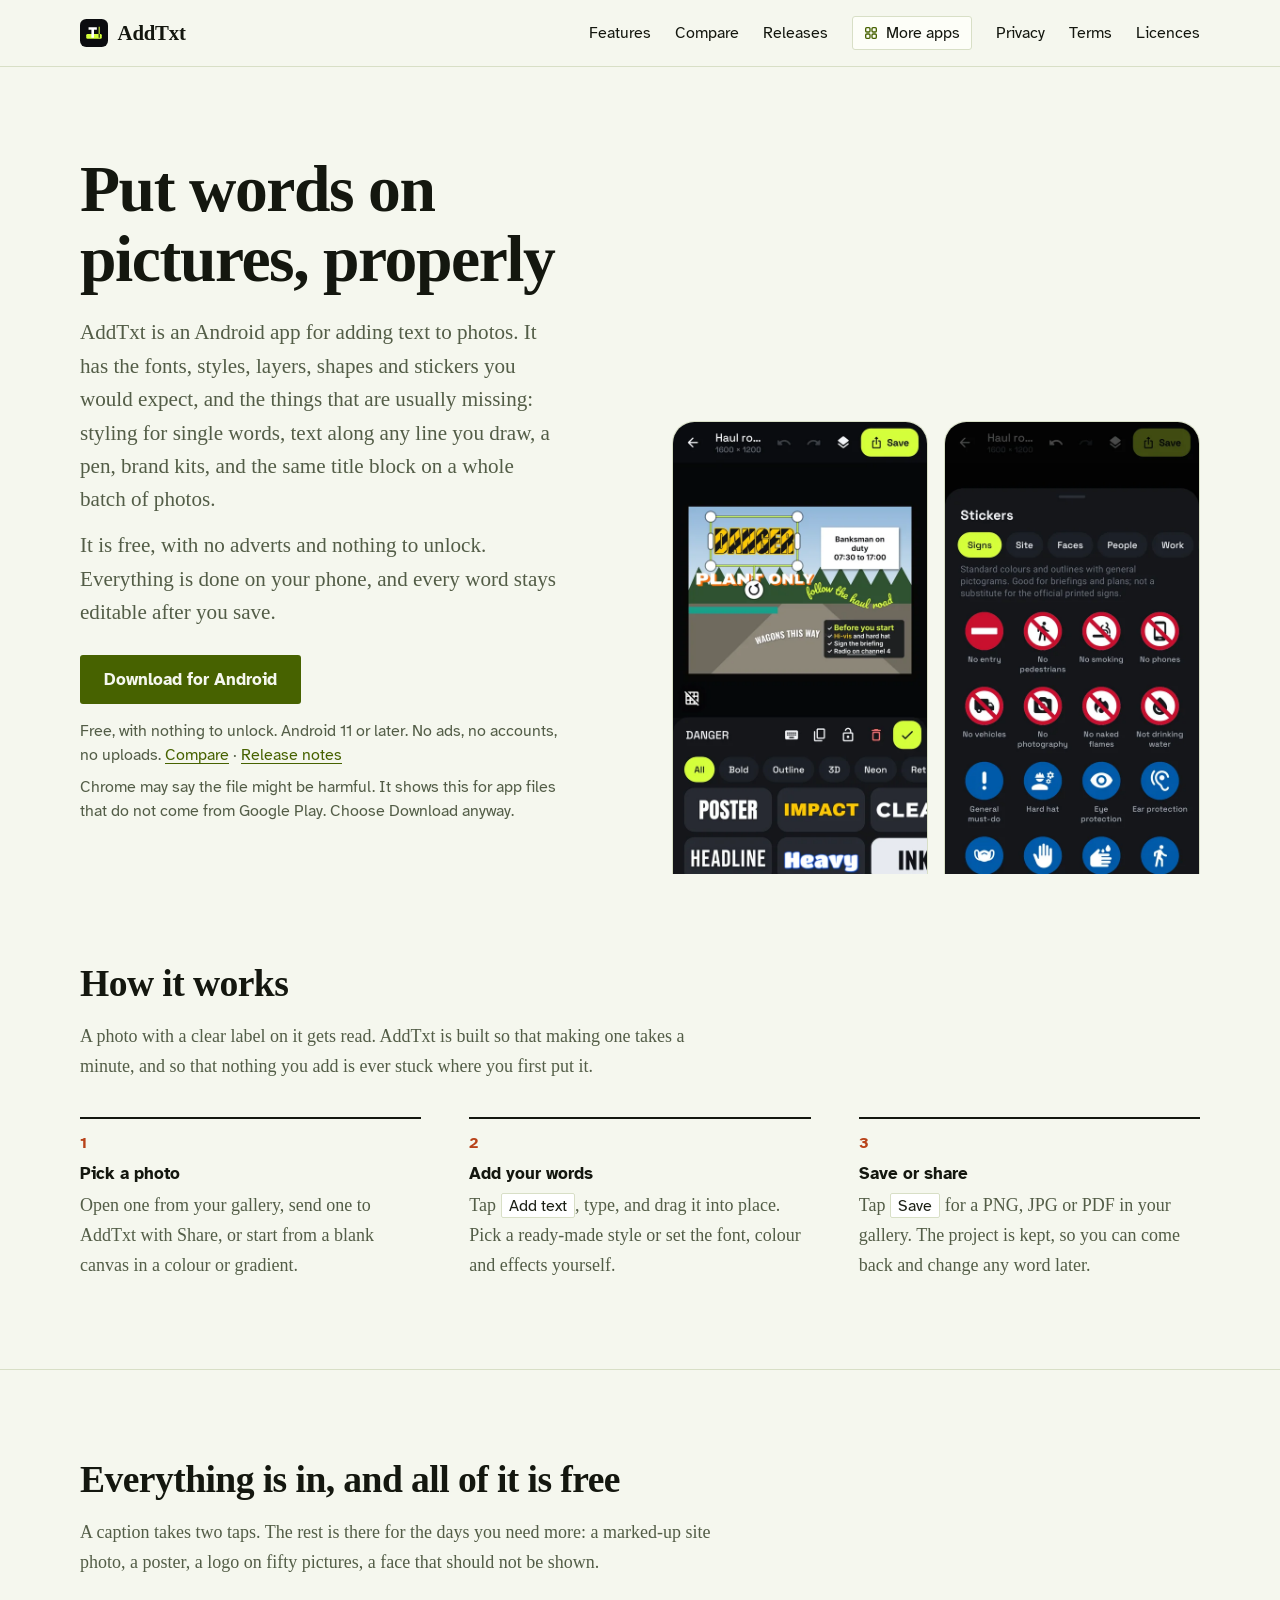
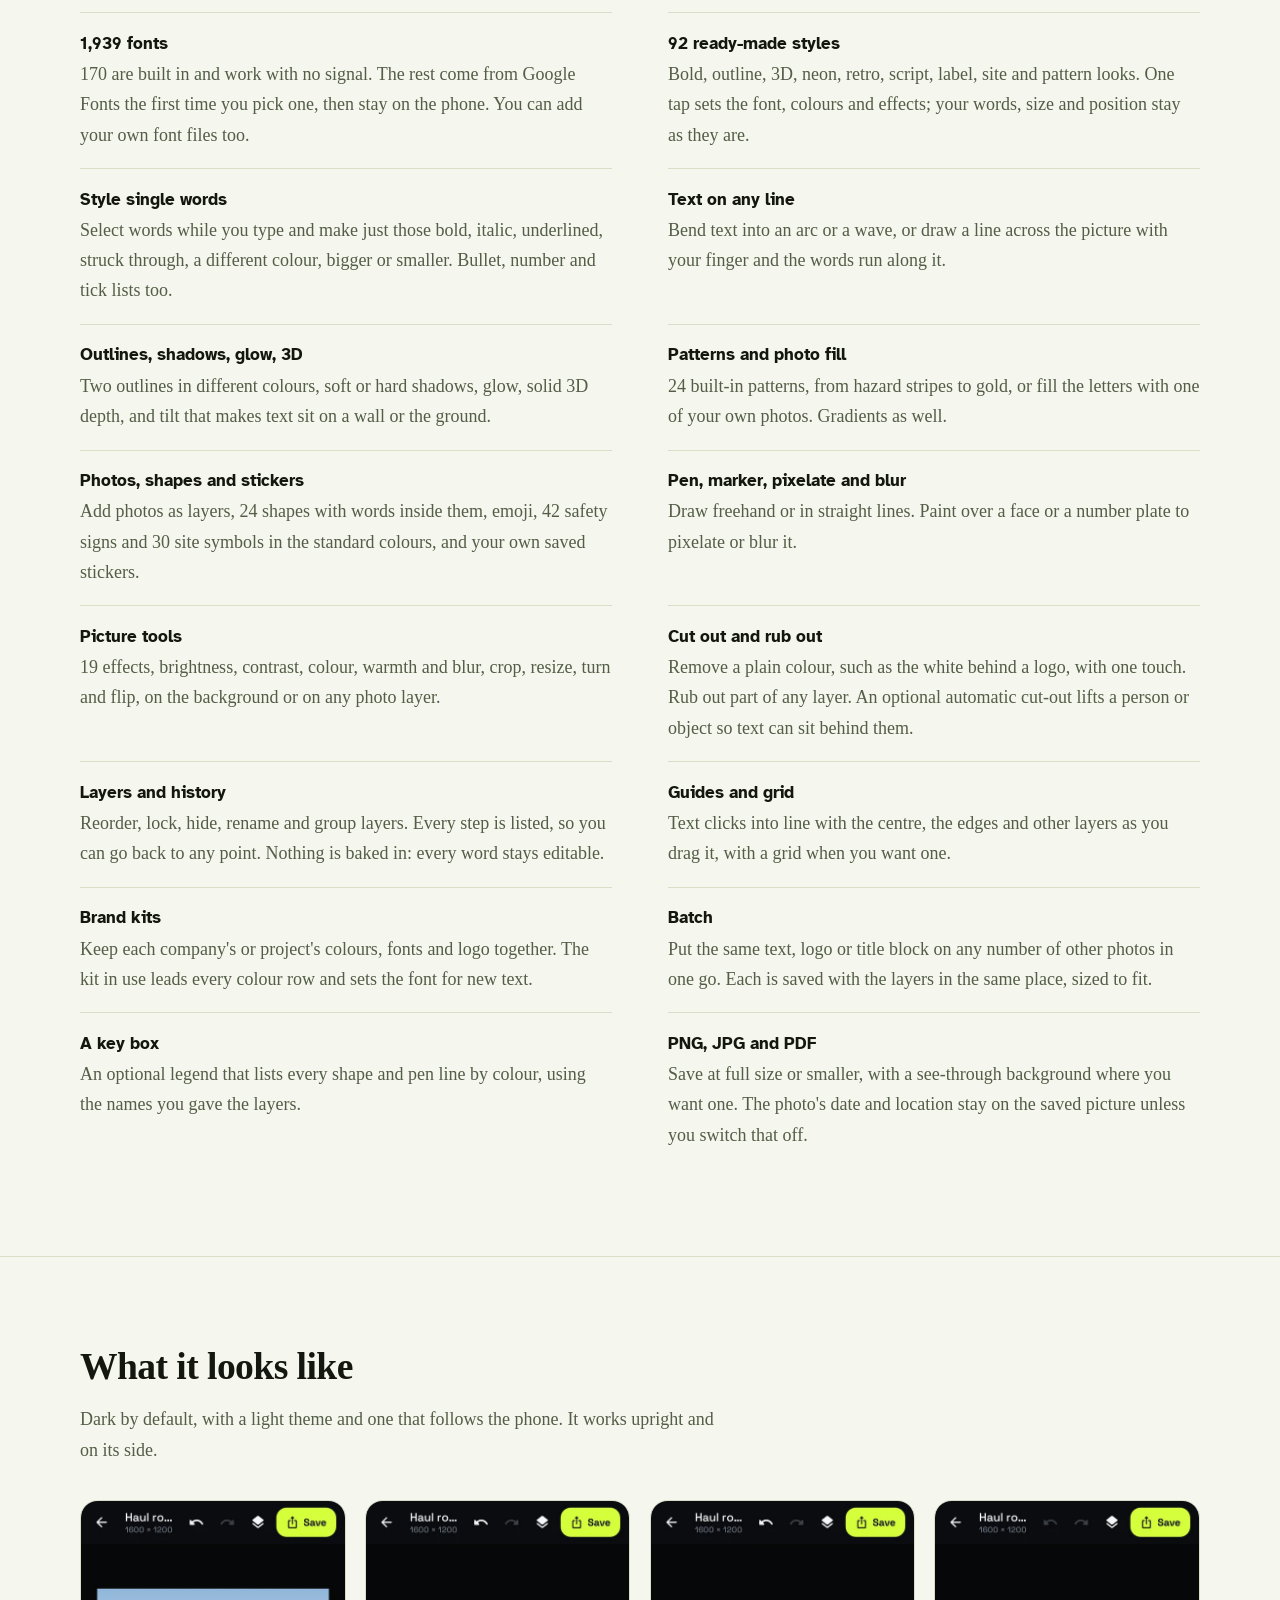
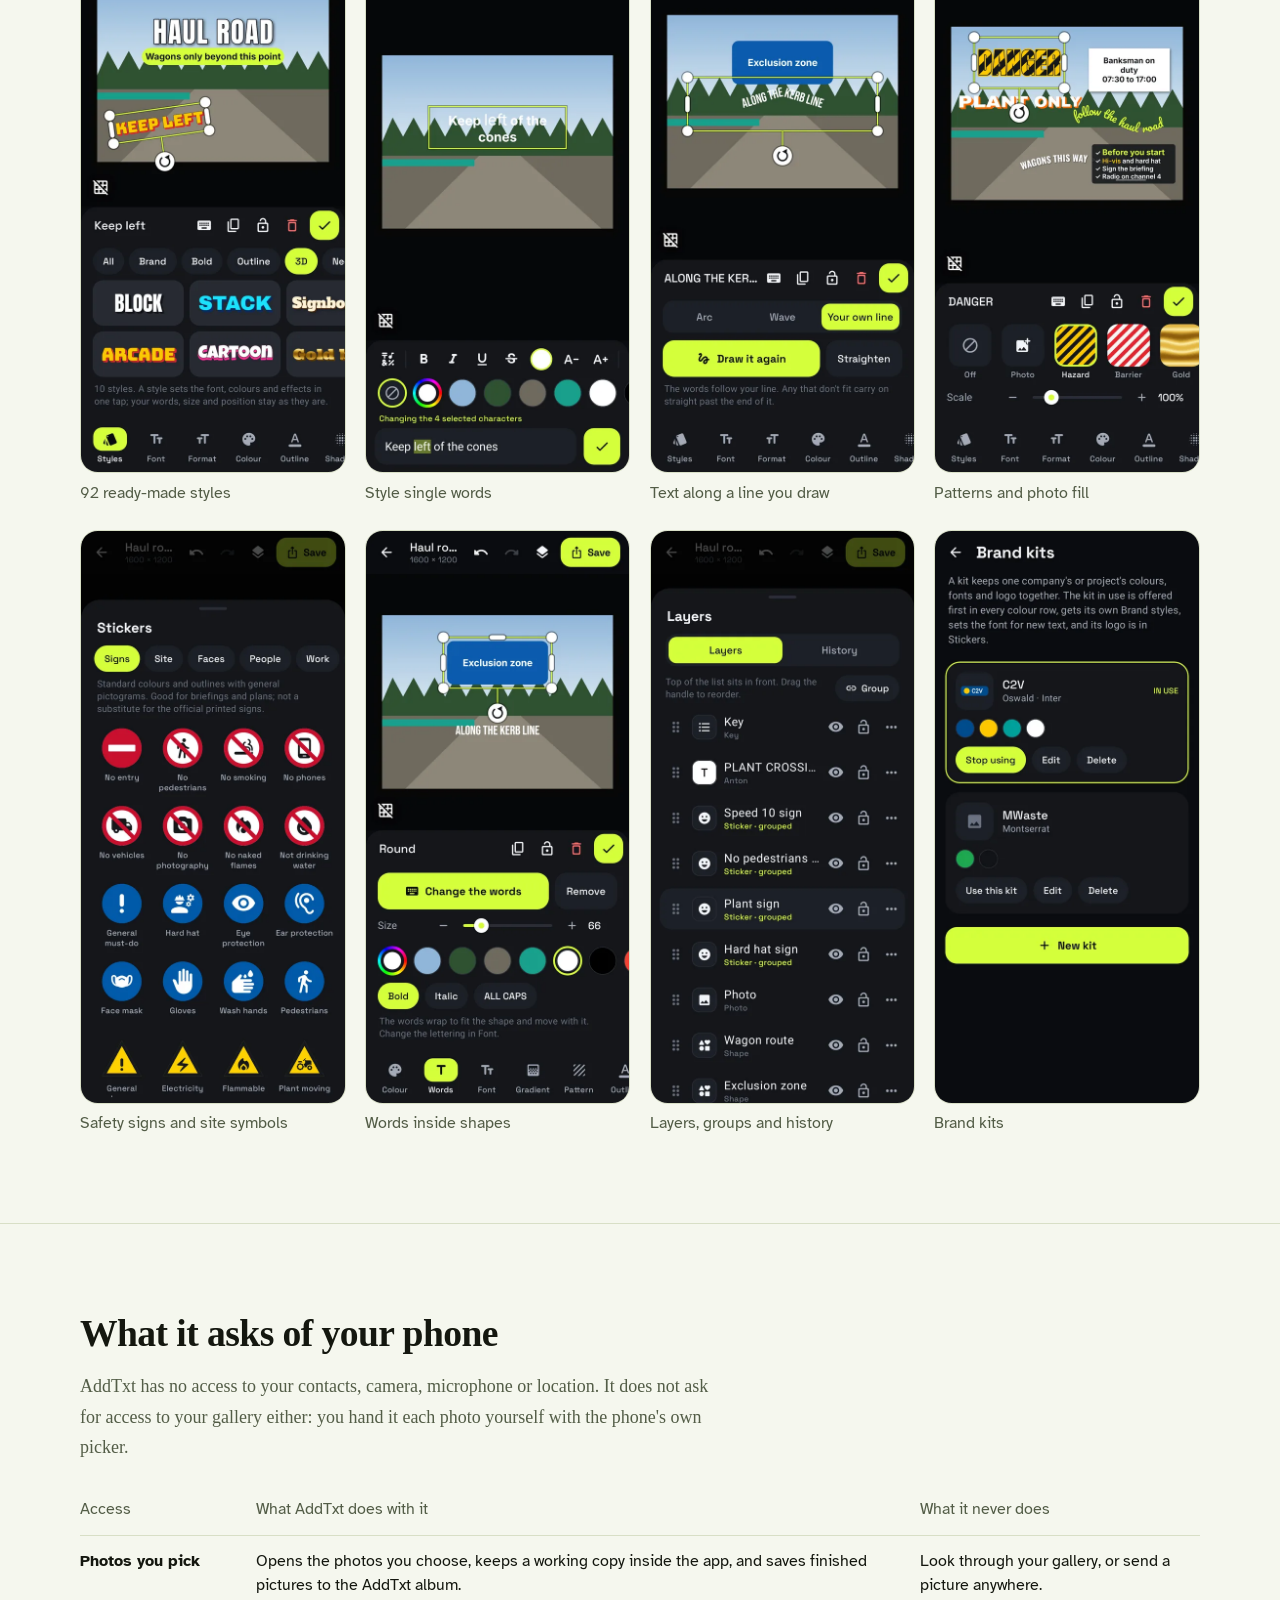
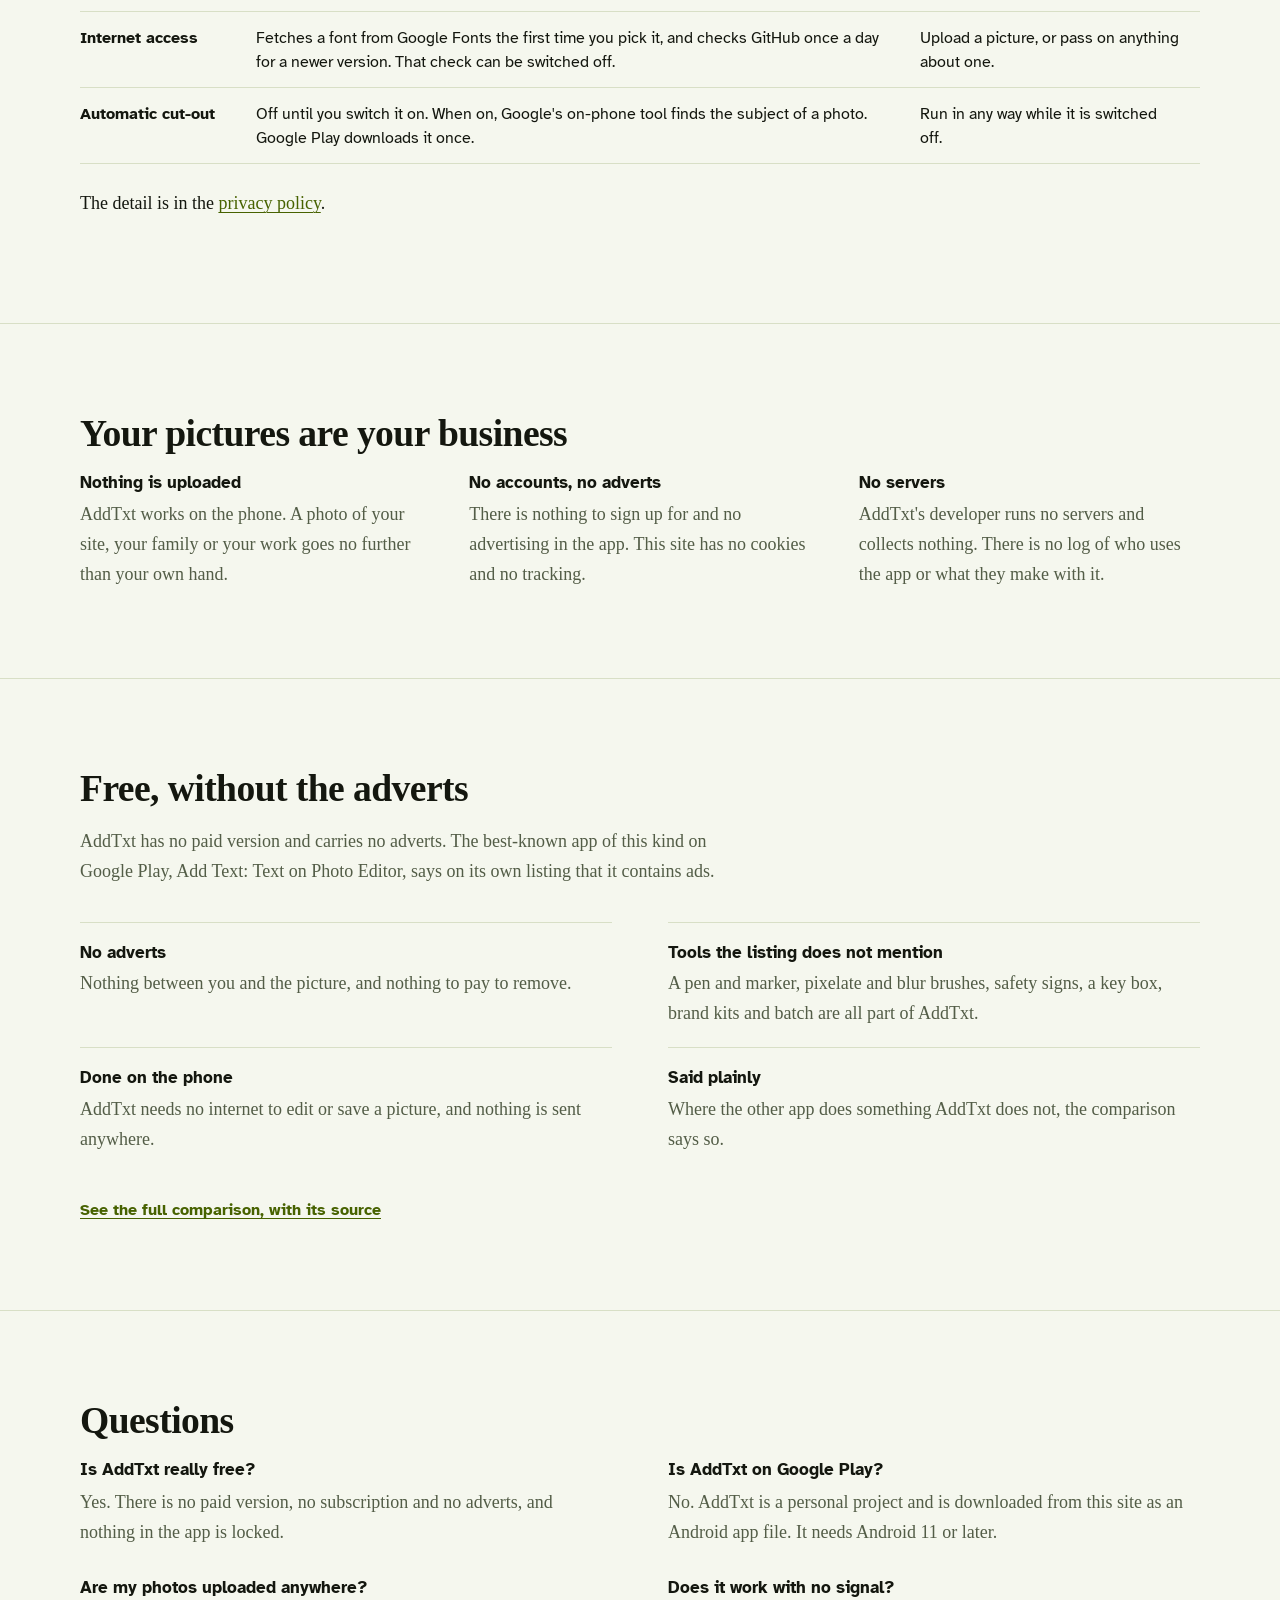
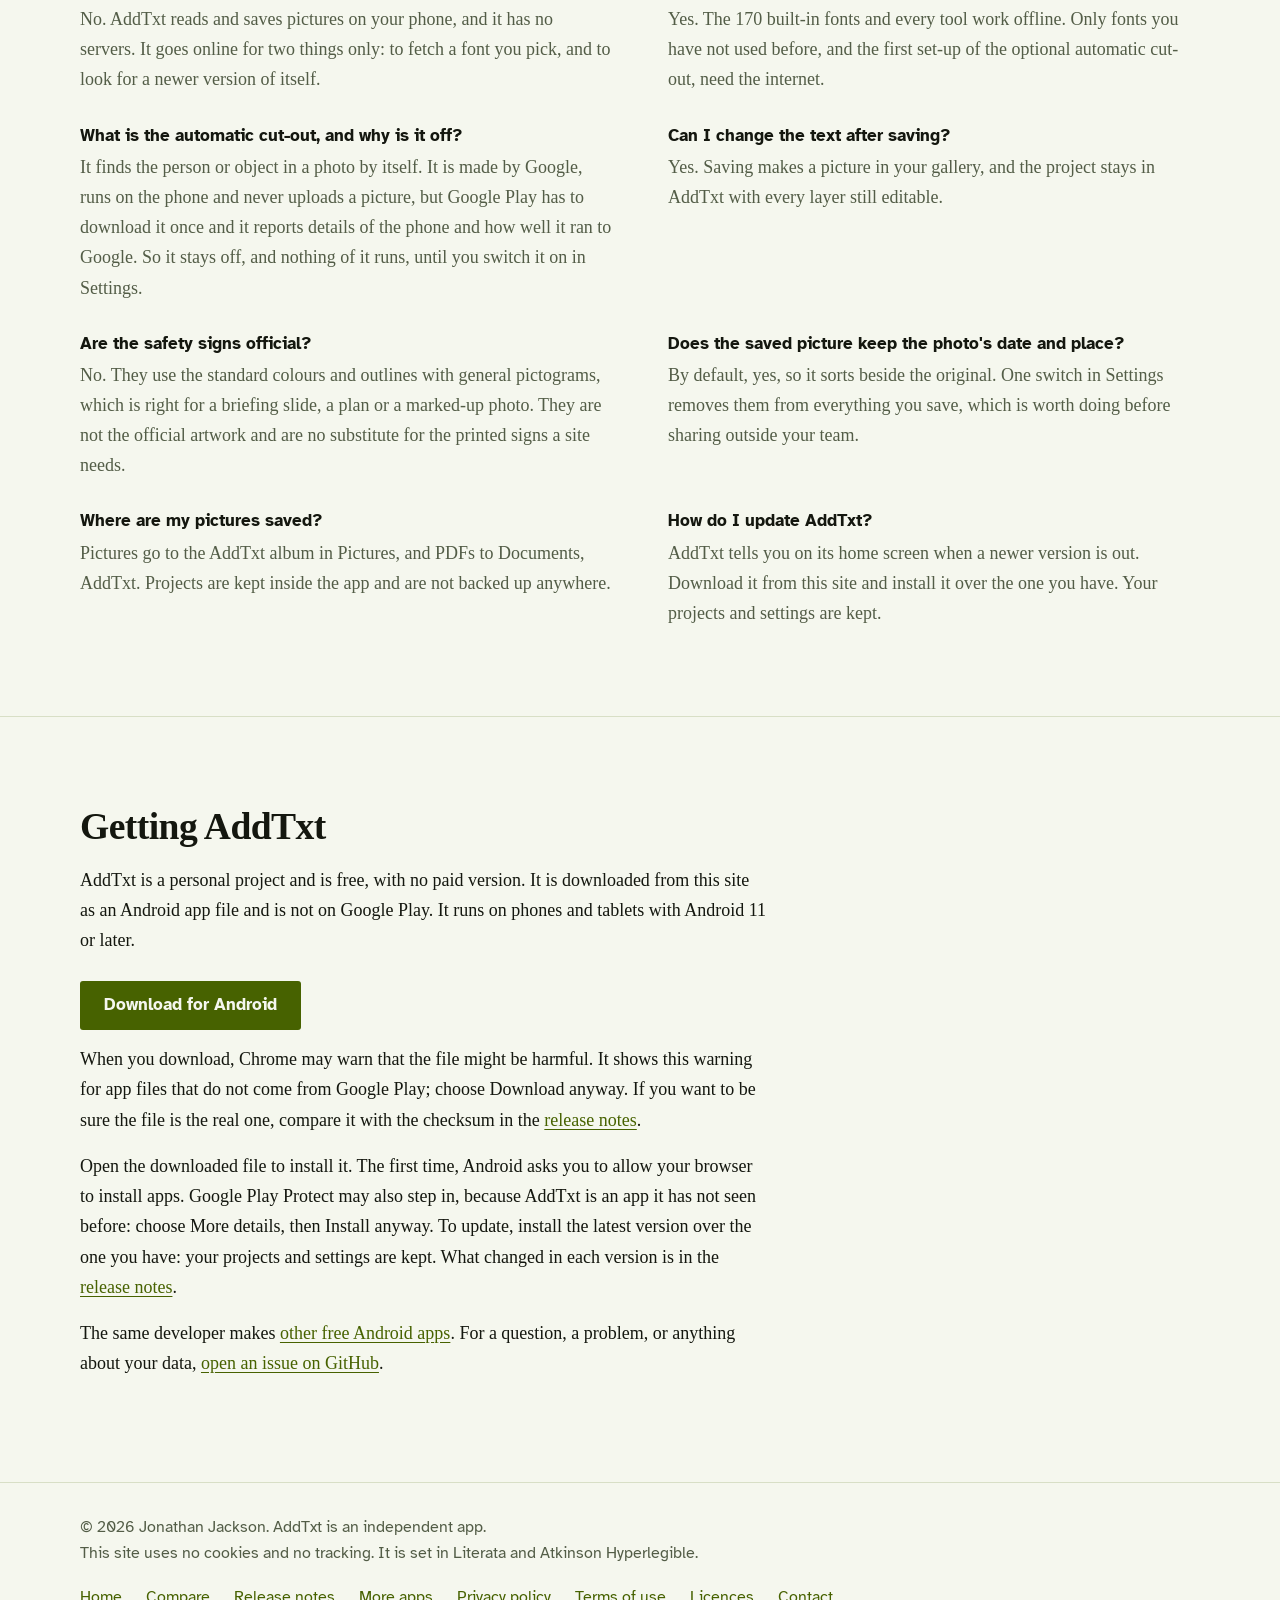
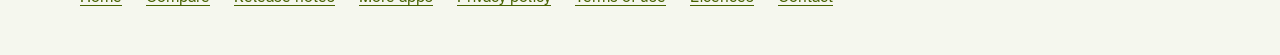
==== index.html @ 788a41e6 "AddTxt website" ====
<!DOCTYPE html>
<html lang="en-GB">
<head>
<meta charset="utf-8">
<meta name="viewport" content="width=device-width, initial-scale=1">
<title>AddTxt: a free app for putting text on photos, for Android</title>
<meta name="description" content="AddTxt adds text to photos on Android: 1,939 fonts, 92 styles, layers, shapes, stickers, drawing and brand kits. Free, no adverts, nothing uploaded.">
<meta name="author" content="Jonathan Jackson">
<link rel="canonical" href="https://customgpter.github.io/addtxt/">
<meta name="theme-color" content="#f5f7ee" media="(prefers-color-scheme: light)">
<meta name="theme-color" content="#0b0c0f" media="(prefers-color-scheme: dark)">
<meta property="og:type" content="website">
<meta property="og:site_name" content="AddTxt">
<meta property="og:title" content="AddTxt: a free app for putting text on photos, for Android">
<meta property="og:description" content="AddTxt adds text to photos on Android: 1,939 fonts, 92 styles, layers, shapes, stickers, drawing and brand kits. Free, no adverts, nothing uploaded.">
<meta property="og:url" content="https://customgpter.github.io/addtxt/">
<meta property="og:image" content="https://customgpter.github.io/addtxt/assets/og.png">
<meta property="og:image:width" content="1200">
<meta property="og:image:height" content="630">
<meta property="og:image:alt" content="Three AddTxt screens: a photo with styled text, the style gallery and word-by-word colouring, beside the AddTxt name">
<meta property="og:locale" content="en_GB">
<meta name="twitter:card" content="summary_large_image">
<link rel="icon" href="assets/favicon.svg" type="image/svg+xml">
<link rel="apple-touch-icon" href="assets/apple-touch-icon.png">
<link rel="preload" href="assets/fonts/literata-latin-700-normal.woff2" as="font" type="font/woff2" crossorigin>
<link rel="preload" href="assets/fonts/literata-latin-400-normal.woff2" as="font" type="font/woff2" crossorigin>
<link rel="stylesheet" href="assets/site.css?v=1">
<script type="application/ld+json">{"@context":"https://schema.org","@type":"SoftwareApplication","name":"AddTxt","url":"https://customgpter.github.io/addtxt/","description":"AddTxt is an Android app for putting text on photos: 1,939 fonts, ready-made styles, layers, shapes, stickers, drawing and picture tools. Everything is done on the phone.","applicationCategory":"MultimediaApplication","applicationSubCategory":"Photo text editor","operatingSystem":"Android 11 or later","softwareVersion":"1.0","downloadUrl":"https://github.com/CustomGPTer/addtxt/releases/latest/download/AddTxt.apk","releaseNotes":"https://customgpter.github.io/addtxt/releases.html","offers":{"@type":"Offer","price":"0","priceCurrency":"GBP"},"inLanguage":"en-GB","image":"https://customgpter.github.io/addtxt/assets/og.png","featureList":["1,939 fonts","92 ready-made styles","Style single words","Text on any line","Outlines, shadows, glow, 3D","Patterns and photo fill","Photos, shapes and stickers","Pen, marker, pixelate and blur","Picture tools","Cut out and rub out","Layers and history","Guides and grid","Brand kits","Batch","A key box","PNG, JPG and PDF"],"author":{"@type":"Person","name":"Jonathan Jackson"}}</script>
<script type="application/ld+json">{"@context":"https://schema.org","@type":"WebSite","name":"AddTxt","url":"https://customgpter.github.io/addtxt/","inLanguage":"en-GB"}</script>
<script type="application/ld+json">{"@context":"https://schema.org","@type":"FAQPage","mainEntity":[{"@type":"Question","name":"Is AddTxt really free?","acceptedAnswer":{"@type":"Answer","text":"Yes. There is no paid version, no subscription and no adverts, and nothing in the app is locked."}},{"@type":"Question","name":"Is AddTxt on Google Play?","acceptedAnswer":{"@type":"Answer","text":"No. AddTxt is a personal project and is downloaded from this site as an Android app file. It needs Android 11 or later."}},{"@type":"Question","name":"Are my photos uploaded anywhere?","acceptedAnswer":{"@type":"Answer","text":"No. AddTxt reads and saves pictures on your phone, and it has no servers. It goes online for two things only: to fetch a font you pick, and to look for a newer version of itself."}},{"@type":"Question","name":"Does it work with no signal?","acceptedAnswer":{"@type":"Answer","text":"Yes. The 170 built-in fonts and every tool work offline. Only fonts you have not used before, and the first set-up of the optional automatic cut-out, need the internet."}},{"@type":"Question","name":"What is the automatic cut-out, and why is it off?","acceptedAnswer":{"@type":"Answer","text":"It finds the person or object in a photo by itself. It is made by Google, runs on the phone and never uploads a picture, but Google Play has to download it once and it reports details of the phone and how well it ran to Google. So it stays off, and nothing of it runs, until you switch it on in Settings."}},{"@type":"Question","name":"Can I change the text after saving?","acceptedAnswer":{"@type":"Answer","text":"Yes. Saving makes a picture in your gallery, and the project stays in AddTxt with every layer still editable."}},{"@type":"Question","name":"Are the safety signs official?","acceptedAnswer":{"@type":"Answer","text":"No. They use the standard colours and outlines with general pictograms, which is right for a briefing slide, a plan or a marked-up photo. They are not the official artwork and are no substitute for the printed signs a site needs."}},{"@type":"Question","name":"Does the saved picture keep the photo's date and place?","acceptedAnswer":{"@type":"Answer","text":"By default, yes, so it sorts beside the original. One switch in Settings removes them from everything you save, which is worth doing before sharing outside your team."}},{"@type":"Question","name":"Where are my pictures saved?","acceptedAnswer":{"@type":"Answer","text":"Pictures go to the AddTxt album in Pictures, and PDFs to Documents, AddTxt. Projects are kept inside the app and are not backed up anywhere."}},{"@type":"Question","name":"How do I update AddTxt?","acceptedAnswer":{"@type":"Answer","text":"AddTxt tells you on its home screen when a newer version is out. Download it from this site and install it over the one you have. Your projects and settings are kept."}}]}</script>
</head>
<body>
<a class="skip" href="#main">Skip to content</a>
<header class="masthead">
<div class="wrap">
<a class="brand" href="./" aria-label="AddTxt home"><svg viewBox="0 0 108 108" aria-hidden="true"><rect width="108" height="108" rx="24" fill="#0b0c0f"/><path fill="#d4ff3a" d="M29 58h50a5 5 0 0 1 5 5v8a5 5 0 0 1-5 5H29a5 5 0 0 1-5-5v-8a5 5 0 0 1 5-5z"/><path fill="#fff" d="M33 32h32v9H54v31H44V41H33z"/><path fill="#d4ff3a" d="M72 30h4v28h-4z"/><path fill="#0b0c0f" d="M72 58h4v14h-4z"/></svg><span>AddTxt</span></a>
<nav aria-label="Main"><ul><li><a href="./#features">Features</a></li><li><a href="compare.html">Compare</a></li><li><a href="releases.html">Releases</a></li><li><a class="more-apps" href="more-apps.html"><svg viewBox="0 0 24 24" aria-hidden="true"><rect x="4" y="4" width="6.5" height="6.5" rx="1.6"/><rect x="13.5" y="4" width="6.5" height="6.5" rx="1.6"/><rect x="4" y="13.5" width="6.5" height="6.5" rx="1.6"/><rect x="13.5" y="13.5" width="6.5" height="6.5" rx="1.6"/></svg>More apps</a></li><li><a href="privacy.html">Privacy</a></li><li><a href="terms.html">Terms</a></li><li><a href="licences.html">Licences</a></li></ul></nav>
</div>
</header>
<main id="main">
<div class="hero">
<div class="wrap hero-grid">
<div class="hero-copy">
<h1>Put words on pictures, properly</h1>
<p class="lede">AddTxt is an Android app for adding text to photos. It has the fonts, styles, layers, shapes and stickers you would expect, and the things that are usually missing: styling for single words, text along any line you draw, a pen, brand kits, and the same title block on a whole batch of photos.</p>
<p class="lede">It is free, with no adverts and nothing to unlock. Everything is done on your phone, and every word stays editable after you save.</p>
<p class="get"><a class="button" href="https://github.com/CustomGPTer/addtxt/releases/latest/download/AddTxt.apk">Download for Android</a></p>
<p class="facts">Free, with nothing to unlock. Android 11 or later. No ads, no accounts, no uploads. <a href="compare.html">Compare</a> &middot; <a href="releases.html">Release notes</a></p>
<p class="facts">Chrome may say the file might be harmful. It shows this for app files that do not come from Google Play. Choose Download anyway.</p>
</div>
<div class="phones" role="img" aria-label="Two AddTxt screens. On the left, a site photo with styled text (DANGER in hazard stripes, PLANT ONLY in 3D, a callout box and a tick list) above the gallery of ready-made styles. On the right, the sticker sheet showing safety signs.">
<img src="assets/hero-a.webp" alt="" width="540" height="960"><img src="assets/hero-b.webp" alt="" width="540" height="960">
</div>
</div>
</div>

<section id="how" aria-labelledby="how-h">
<div class="wrap">
<h2 id="how-h">How it works</h2>
<p class="intro">A photo with a clear label on it gets read. AddTxt is built so that making one takes a minute, and so that nothing you add is ever stuck where you first put it.</p>
<ol class="steps">
<li><h3>Pick a photo</h3><p>Open one from your gallery, send one to AddTxt with Share, or start from a blank canvas in a colour or gradient.</p></li>
<li><h3>Add your words</h3><p>Tap <span class="path">Add text</span>, type, and drag it into place. Pick a ready-made style or set the font, colour and effects yourself.</p></li>
<li><h3>Save or share</h3><p>Tap <span class="path">Save</span> for a PNG, JPG or PDF in your gallery. The project is kept, so you can come back and change any word later.</p></li>
</ol>
</div>
</section>

<section id="features" aria-labelledby="features-h">
<div class="wrap">
<h2 id="features-h">Everything is in, and all of it is free</h2>
<p class="intro">A caption takes two taps. The rest is there for the days you need more: a marked-up site photo, a poster, a logo on fifty pictures, a face that should not be shown.</p>
<dl class="features">
<div><dt>1,939 fonts</dt><dd>170 are built in and work with no signal. The rest come from Google Fonts the first time you pick one, then stay on the phone. You can add your own font files too.</dd></div>
<div><dt>92 ready-made styles</dt><dd>Bold, outline, 3D, neon, retro, script, label, site and pattern looks. One tap sets the font, colours and effects; your words, size and position stay as they are.</dd></div>
<div><dt>Style single words</dt><dd>Select words while you type and make just those bold, italic, underlined, struck through, a different colour, bigger or smaller. Bullet, number and tick lists too.</dd></div>
<div><dt>Text on any line</dt><dd>Bend text into an arc or a wave, or draw a line across the picture with your finger and the words run along it.</dd></div>
<div><dt>Outlines, shadows, glow, 3D</dt><dd>Two outlines in different colours, soft or hard shadows, glow, solid 3D depth, and tilt that makes text sit on a wall or the ground.</dd></div>
<div><dt>Patterns and photo fill</dt><dd>24 built-in patterns, from hazard stripes to gold, or fill the letters with one of your own photos. Gradients as well.</dd></div>
<div><dt>Photos, shapes and stickers</dt><dd>Add photos as layers, 24 shapes with words inside them, emoji, 42 safety signs and 30 site symbols in the standard colours, and your own saved stickers.</dd></div>
<div><dt>Pen, marker, pixelate and blur</dt><dd>Draw freehand or in straight lines. Paint over a face or a number plate to pixelate or blur it.</dd></div>
<div><dt>Picture tools</dt><dd>19 effects, brightness, contrast, colour, warmth and blur, crop, resize, turn and flip, on the background or on any photo layer.</dd></div>
<div><dt>Cut out and rub out</dt><dd>Remove a plain colour, such as the white behind a logo, with one touch. Rub out part of any layer. An optional automatic cut-out lifts a person or object so text can sit behind them.</dd></div>
<div><dt>Layers and history</dt><dd>Reorder, lock, hide, rename and group layers. Every step is listed, so you can go back to any point. Nothing is baked in: every word stays editable.</dd></div>
<div><dt>Guides and grid</dt><dd>Text clicks into line with the centre, the edges and other layers as you drag it, with a grid when you want one.</dd></div>
<div><dt>Brand kits</dt><dd>Keep each company&#x27;s or project&#x27;s colours, fonts and logo together. The kit in use leads every colour row and sets the font for new text.</dd></div>
<div><dt>Batch</dt><dd>Put the same text, logo or title block on any number of other photos in one go. Each is saved with the layers in the same place, sized to fit.</dd></div>
<div><dt>A key box</dt><dd>An optional legend that lists every shape and pen line by colour, using the names you gave the layers.</dd></div>
<div><dt>PNG, JPG and PDF</dt><dd>Save at full size or smaller, with a see-through background where you want one. The photo&#x27;s date and location stay on the saved picture unless you switch that off.</dd></div>
</dl>
</div>
</section>

<section id="screens" aria-labelledby="screens-h">
<div class="wrap">
<h2 id="screens-h">What it looks like</h2>
<p class="intro">Dark by default, with a light theme and one that follows the phone. It works upright and on its side.</p>
<div class="gallery">
<figure><img src="assets/s-86_styles_3d.webp" alt="AddTxt screen: 92 ready-made styles" width="540" height="1170" loading="lazy"><figcaption>92 ready-made styles</figcaption></figure>
<figure><img src="assets/s-87_typing_colours.webp" alt="AddTxt screen: Style single words" width="540" height="1170" loading="lazy"><figcaption>Style single words</figcaption></figure>
<figure><img src="assets/s-90_text_on_line.webp" alt="AddTxt screen: Text along a line you draw" width="540" height="1170" loading="lazy"><figcaption>Text along a line you draw</figcaption></figure>
<figure><img src="assets/s-81_text_texture.webp" alt="AddTxt screen: Patterns and photo fill" width="540" height="1170" loading="lazy"><figcaption>Patterns and photo fill</figcaption></figure>
<figure><img src="assets/s-61_stickers_signs.webp" alt="AddTxt screen: Safety signs and site symbols" width="540" height="1170" loading="lazy"><figcaption>Safety signs and site symbols</figcaption></figure>
<figure><img src="assets/s-89_words_in_shape.webp" alt="AddTxt screen: Words inside shapes" width="540" height="1170" loading="lazy"><figcaption>Words inside shapes</figcaption></figure>
<figure><img src="assets/s-65_layers_kinds.webp" alt="AddTxt screen: Layers, groups and history" width="540" height="1170" loading="lazy"><figcaption>Layers, groups and history</figcaption></figure>
<figure><img src="assets/s-92_brand_kits.webp" alt="AddTxt screen: Brand kits" width="540" height="1170" loading="lazy"><figcaption>Brand kits</figcaption></figure>
</div>
</div>
</section>

<section id="permissions" aria-labelledby="permissions-h">
<div class="wrap">
<h2 id="permissions-h">What it asks of your phone</h2>
<p class="intro">AddTxt has no access to your contacts, camera, microphone or location. It does not ask for access to your gallery either: you hand it each photo yourself with the phone's own picker.</p>
<div class="scroll">
<table>
<thead><tr><th scope="col">Access</th><th scope="col">What AddTxt does with it</th><th scope="col">What it never does</th></tr></thead>
<tbody>
<tr><th scope="row">Photos you pick</th><td>Opens the photos you choose, keeps a working copy inside the app, and saves finished pictures to the AddTxt album.</td><td>Look through your gallery, or send a picture anywhere.</td></tr>
<tr><th scope="row">Internet access</th><td>Fetches a font from Google Fonts the first time you pick it, and checks GitHub once a day for a newer version. That check can be switched off.</td><td>Upload a picture, or pass on anything about one.</td></tr>
<tr><th scope="row">Automatic cut-out</th><td>Off until you switch it on. When on, Google's on-phone tool finds the subject of a photo. Google Play downloads it once.</td><td>Run in any way while it is switched off.</td></tr>
</tbody>
</table>
</div>
<p class="after-table">The detail is in the <a href="privacy.html">privacy policy</a>.</p>
</div>
</section>

<section id="privacy" aria-labelledby="privacy-h">
<div class="wrap">
<h2 id="privacy-h">Your pictures are your business</h2>
<ul class="plain">
<li><h3>Nothing is uploaded</h3><p>AddTxt works on the phone. A photo of your site, your family or your work goes no further than your own hand.</p></li>
<li><h3>No accounts, no adverts</h3><p>There is nothing to sign up for and no advertising in the app. This site has no cookies and no tracking.</p></li>
<li><h3>No servers</h3><p>AddTxt's developer runs no servers and collects nothing. There is no log of who uses the app or what they make with it.</p></li>
</ul>
</div>
</section>

<section id="free" aria-labelledby="free-h">
<div class="wrap">
<h2 id="free-h">Free, without the adverts</h2>
<p class="intro">AddTxt has no paid version and carries no adverts. The best-known app of this kind on Google Play, Add Text: Text on Photo Editor, says on its own listing that it contains ads.</p>
<dl class="features">
<div><dt>No adverts</dt><dd>Nothing between you and the picture, and nothing to pay to remove.</dd></div>
<div><dt>Tools the listing does not mention</dt><dd>A pen and marker, pixelate and blur brushes, safety signs, a key box, brand kits and batch are all part of AddTxt.</dd></div>
<div><dt>Done on the phone</dt><dd>AddTxt needs no internet to edit or save a picture, and nothing is sent anywhere.</dd></div>
<div><dt>Said plainly</dt><dd>Where the other app does something AddTxt does not, the comparison says so.</dd></div>
</dl>
<p class="more"><a href="compare.html">See the full comparison, with its source</a></p>
</div>
</section>

<section id="questions" aria-labelledby="questions-h">
<div class="wrap">
<h2 id="questions-h">Questions</h2>
<div class="faq">
<div><h3>Is AddTxt really free?</h3><p>Yes. There is no paid version, no subscription and no adverts, and nothing in the app is locked.</p></div><div><h3>Is AddTxt on Google Play?</h3><p>No. AddTxt is a personal project and is downloaded from this site as an Android app file. It needs Android 11 or later.</p></div><div><h3>Are my photos uploaded anywhere?</h3><p>No. AddTxt reads and saves pictures on your phone, and it has no servers. It goes online for two things only: to fetch a font you pick, and to look for a newer version of itself.</p></div><div><h3>Does it work with no signal?</h3><p>Yes. The 170 built-in fonts and every tool work offline. Only fonts you have not used before, and the first set-up of the optional automatic cut-out, need the internet.</p></div><div><h3>What is the automatic cut-out, and why is it off?</h3><p>It finds the person or object in a photo by itself. It is made by Google, runs on the phone and never uploads a picture, but Google Play has to download it once and it reports details of the phone and how well it ran to Google. So it stays off, and nothing of it runs, until you switch it on in Settings.</p></div><div><h3>Can I change the text after saving?</h3><p>Yes. Saving makes a picture in your gallery, and the project stays in AddTxt with every layer still editable.</p></div><div><h3>Are the safety signs official?</h3><p>No. They use the standard colours and outlines with general pictograms, which is right for a briefing slide, a plan or a marked-up photo. They are not the official artwork and are no substitute for the printed signs a site needs.</p></div><div><h3>Does the saved picture keep the photo&#x27;s date and place?</h3><p>By default, yes, so it sorts beside the original. One switch in Settings removes them from everything you save, which is worth doing before sharing outside your team.</p></div><div><h3>Where are my pictures saved?</h3><p>Pictures go to the AddTxt album in Pictures, and PDFs to Documents, AddTxt. Projects are kept inside the app and are not backed up anywhere.</p></div><div><h3>How do I update AddTxt?</h3><p>AddTxt tells you on its home screen when a newer version is out. Download it from this site and install it over the one you have. Your projects and settings are kept.</p></div>
</div>
</div>
</section>

<section id="get" aria-labelledby="get-h">
<div class="wrap"><div class="measure">
<h2 id="get-h">Getting AddTxt</h2>
<p>AddTxt is a personal project and is free, with no paid version. It is downloaded from this site as an Android app file and is not on Google Play. It runs on phones and tablets with Android 11 or later.</p>
<p class="get"><a class="button" href="https://github.com/CustomGPTer/addtxt/releases/latest/download/AddTxt.apk">Download for Android</a></p>
<p>When you download, Chrome may warn that the file might be harmful. It shows this warning for app files that do not come from Google Play; choose Download anyway. If you want to be sure the file is the real one, compare it with the checksum in the <a href="releases.html#checking">release notes</a>.</p>
<p>Open the downloaded file to install it. The first time, Android asks you to allow your browser to install apps. Google Play Protect may also step in, because AddTxt is an app it has not seen before: choose More details, then Install anyway. To update, install the latest version over the one you have: your projects and settings are kept. What changed in each version is in the <a href="releases.html">release notes</a>.</p>
<p>The same developer makes <a href="more-apps.html">other free Android apps</a>. For a question, a problem, or anything about your data, <a href="https://github.com/CustomGPTer/addtxt/issues">open an issue on GitHub</a>.</p>
</div></div>
</section>
</main>
<footer class="colophon">
<div class="wrap">
<div>
<p>&copy; 2026 Jonathan Jackson. AddTxt is an independent app.</p>
<p>This site uses no cookies and no tracking. It is set in Literata and Atkinson Hyperlegible.</p>
</div>
<nav aria-label="Footer"><ul>
<li><a href="./">Home</a></li>
<li><a href="compare.html">Compare</a></li>
<li><a href="releases.html">Release notes</a></li>
<li><a href="more-apps.html">More apps</a></li>
<li><a href="privacy.html">Privacy policy</a></li>
<li><a href="terms.html">Terms of use</a></li>
<li><a href="licences.html">Licences</a></li>
<li><a href="https://github.com/CustomGPTer/addtxt/issues">Contact</a></li>
</ul></nav>
</div>
</footer>
</body>
</html>
---- assets/site.css ----
@font-face{font-family:"Literata";src:url("fonts/literata-latin-400-normal.woff2") format("woff2");font-weight:400;font-style:normal;font-display:swap}
@font-face{font-family:"Literata";src:url("fonts/literata-latin-400-italic.woff2") format("woff2");font-weight:400;font-style:italic;font-display:swap}
@font-face{font-family:"Literata";src:url("fonts/literata-latin-700-normal.woff2") format("woff2");font-weight:700;font-style:normal;font-display:swap}
@font-face{font-family:"Atkinson Hyperlegible";src:url("fonts/atkinson-hyperlegible-latin-400-normal.woff2") format("woff2");font-weight:400;font-style:normal;font-display:swap}
@font-face{font-family:"Atkinson Hyperlegible";src:url("fonts/atkinson-hyperlegible-latin-700-normal.woff2") format("woff2");font-weight:700;font-style:normal;font-display:swap}

:root{
  --paper:#f5f7ee; --sheet:#fdfef8; --ink:#14170f; --soft:#535d47; --rule:#d8dfc6;
  --key:#476200; --mark:#b8431a; --label:#ffffff; --label-ink:#1b1f14;
  --serif:"Literata",Georgia,"Times New Roman",serif;
  --sans:"Atkinson Hyperlegible",system-ui,-apple-system,"Segoe UI",Roboto,sans-serif;
  color-scheme:light dark;
}
@media (prefers-color-scheme:dark){
  :root{--paper:#0b0c0f; --sheet:#14161c; --ink:#eef1e4; --soft:#a4ad95; --rule:#272b34;
    --key:#d4ff3a; --mark:#ffb086; --label:#1b1e26; --label-ink:#eef1e4}
}

*,*::before,*::after{box-sizing:border-box}
html{-webkit-text-size-adjust:100%;scroll-behavior:smooth}
@media (prefers-reduced-motion:reduce){html{scroll-behavior:auto}}
body{margin:0;background:var(--paper);color:var(--ink);font:400 1.125rem/1.68 var(--serif);text-rendering:optimizeLegibility}
img,svg{max-width:100%;display:block}
a{color:var(--key);text-decoration-thickness:.06em;text-underline-offset:.18em}
a:hover{text-decoration-thickness:.12em}
:focus-visible{outline:3px solid var(--mark);outline-offset:3px;border-radius:2px}
code{font:.9em/1 ui-monospace,SFMono-Regular,Menlo,Consolas,monospace;overflow-wrap:anywhere}
.skip{position:absolute;left:-999px;top:0;background:var(--ink);color:var(--paper);padding:.6rem 1rem;z-index:10}
.skip:focus{left:.5rem;top:.5rem}

.wrap{width:min(70rem,100% - 2.5rem);margin-inline:auto}
.measure{max-width:43rem}

/* ---------- masthead */
.masthead{border-bottom:1px solid var(--rule)}
.masthead .wrap{display:flex;flex-wrap:wrap;align-items:center;justify-content:space-between;gap:.5rem 2rem;padding-block:1rem}
.brand{display:inline-flex;align-items:center;gap:.6rem;font:700 1.3rem/1 var(--serif);color:var(--ink);text-decoration:none;letter-spacing:-.01em}
.brand svg{width:1.75rem;height:1.75rem;flex:none}
.masthead nav ul{display:flex;flex-wrap:wrap;gap:.25rem 1.5rem;list-style:none;margin:0;padding:0;font:400 1rem/1.4 var(--sans)}
.masthead nav a{color:var(--ink);text-decoration:none;padding-block:.35rem;display:inline-block}
.masthead nav a:hover,.masthead nav a[aria-current="page"]{text-decoration:underline;text-decoration-color:var(--mark);text-decoration-thickness:.14em;text-underline-offset:.4em}

/* ---------- hero */
.hero{padding-block:clamp(2.5rem,7vw,5.5rem) 0}
.hero-grid{display:grid;gap:clamp(2rem,5vw,4rem);align-items:end}
@media (min-width:60rem){.hero-grid{grid-template-columns:minmax(0,5fr) minmax(0,6fr)}}
.hero-copy{padding-bottom:clamp(1rem,4vw,3.5rem)}
h1{font:700 clamp(2.5rem,6.2vw,4.1rem)/1.06 var(--serif);letter-spacing:-.022em;margin:0 0 1.4rem;text-wrap:balance}
.lede{font-size:clamp(1.15rem,2.1vw,1.32rem);line-height:1.58;color:var(--soft);margin:0 0 1.4rem;max-width:33rem}
.facts{font:400 1rem/1.5 var(--sans);color:var(--soft);margin:0}

/* ---------- sections */
section{padding-block:clamp(3rem,7vw,5.5rem)}
section + section{border-top:1px solid var(--rule)}
h2{font:700 clamp(1.7rem,3.4vw,2.35rem)/1.15 var(--serif);letter-spacing:-.015em;margin:0 0 1rem;text-wrap:balance}
h3{font:700 1.08rem/1.35 var(--sans);margin:0 0 .3rem}
p{margin:0 0 1rem}
.intro{color:var(--soft);max-width:40rem;margin-bottom:2.2rem}

.steps{list-style:none;counter-reset:s;margin:0;padding:0;display:grid;gap:2rem 3rem}
@media (min-width:52rem){.steps{grid-template-columns:repeat(3,minmax(0,1fr))}}
.steps li{counter-increment:s;border-top:2px solid var(--ink);padding-top:1rem}
.steps li::before{content:counter(s);font:700 1rem/1 var(--sans);color:var(--mark);display:block;margin-bottom:.7rem}
.steps p{margin:0;color:var(--soft)}
.path{font:400 1rem/1.5 var(--sans);background:var(--label);color:var(--label-ink);border:1px solid var(--rule);border-radius:2px;padding:.1rem .45rem;white-space:nowrap}

.features{display:grid;gap:0 3.5rem;margin:0}
@media (min-width:46rem){.features{grid-template-columns:repeat(2,minmax(0,1fr))}}
.features div{padding:1.15rem 0;border-top:1px solid var(--rule)}
.features dt{font:700 1.08rem/1.35 var(--sans)}
.features dd{margin:.25rem 0 0;color:var(--soft)}

.scroll{overflow-x:auto}
table{width:100%;border-collapse:collapse;font:400 1rem/1.5 var(--sans)}
th,td{text-align:left;vertical-align:top;padding:.85rem 1.2rem .85rem 0;border-top:1px solid var(--rule)}
thead th{border-top:0;color:var(--soft);font-weight:400;padding-top:0}
tbody th{font-weight:700;min-width:11rem}
tr:last-child>*{border-bottom:1px solid var(--rule)}

.plain{list-style:none;margin:0;padding:0;display:grid;gap:1.6rem 3rem}
@media (min-width:52rem){.plain{grid-template-columns:repeat(3,minmax(0,1fr))}}
.plain p{color:var(--soft);margin:0}

.faq{display:grid;gap:1.8rem 3.5rem}
@media (min-width:52rem){.faq{grid-template-columns:repeat(2,minmax(0,1fr))}}
.faq p{color:var(--soft);margin:0}

/* ---------- document pages */
.doc{padding-block:clamp(2.5rem,6vw,4.5rem) clamp(3rem,7vw,5rem)}
.doc h1{font-size:clamp(2.2rem,5vw,3.2rem)}
.doc .lede{max-width:none}
.doc h2{font-size:1.5rem;margin-top:2.8rem;scroll-margin-top:1.5rem}
.doc h3{margin-top:1.6rem}
.doc ul{padding-left:1.25rem;margin:0 0 1rem}
.doc li{margin:.4rem 0}
.contents{font:400 1rem/1.5 var(--sans);border-block:1px solid var(--rule);padding-block:1rem;margin-block:2rem}
.contents ul{list-style:none;margin:.4rem 0 0;padding:0;columns:2 14rem;column-gap:2rem}
.contents li{margin:.2rem 0;break-inside:avoid}
.note{border-left:3px solid var(--mark);padding:.2rem 0 .2rem 1.1rem;color:var(--soft)}

/* ---------- download and release notes */
.button{display:inline-block;background:var(--key);color:var(--paper);font:700 1.05rem/1.2 var(--sans);text-decoration:none;padding:.9rem 1.5rem;border-radius:3px}
.button:hover{text-decoration:underline;text-decoration-thickness:.1em;text-underline-offset:.22em}
.get{margin:1.6rem 0 .9rem}
.get .facts{margin-top:.9rem}
.facts + .facts{margin-top:.5rem}
.lede + .lede{margin-top:-.6rem}
.more{margin:1.6rem 0 0;font:700 1rem/1.5 var(--sans)}
.cmp{min-width:56rem;margin:1.4rem 0 1rem}
.cmp th,.cmp td{padding:.8rem .9rem}
.cmp thead th{color:var(--ink);font-weight:700;vertical-align:bottom;padding-top:.8rem}
.cmp small{display:block;font-weight:400;font-size:.82rem;line-height:1.35;color:var(--soft)}
.cmp tbody th{min-width:13rem;padding-left:0}
.cmp thead th:first-child{padding-left:0}
.cmp .ours{background:var(--sheet);box-shadow:inset 1px 0 var(--rule),inset -1px 0 var(--rule)}
.yes{color:var(--key);font-weight:700}
.pay{color:var(--mark);font-weight:700}
.na{color:var(--soft)}
.kinds td{font-weight:400;min-width:9.5rem}
.cmp .app{display:none}
.key{font:400 .95rem/1.55 var(--sans);color:var(--soft);margin:0 0 .6rem}
@media (max-width:54rem){
  .cmp{min-width:0}
  .cmp thead{position:absolute;width:1px;height:1px;overflow:hidden;clip-path:inset(50%)}
  .cmp tbody,.cmp tr,.cmp th,.cmp td{display:block}
  .cmp tr{padding:1rem 0;border-top:1px solid var(--rule)}
  .cmp th,.cmp td{border:0;padding:0}
  .cmp tbody th{min-width:0;margin-bottom:.55rem}
  .cmp td{display:grid;grid-template-columns:8.5rem 1fr;gap:.75rem;padding:.22rem 0}
  .cmp .app{display:block;font-weight:400;color:var(--soft)}
  .cmp .ours{background:none;box-shadow:none}
  .cmp .ours .app{color:var(--ink);font-weight:700}
  .kinds td{grid-template-columns:1fr;gap:0;padding:.35rem 0;min-width:0}
  .kinds .app{font-weight:700;color:var(--ink)}
}
.sum{font-size:.95rem;overflow-wrap:anywhere}
.release{border-top:1px solid var(--rule);margin-top:2.4rem;padding-top:1.9rem;scroll-margin-top:1rem}
.doc .release h2{margin-top:0}
.contents + .release{border-top:0;margin-top:0;padding-top:.4rem}
.ver{font:700 .86rem/1 var(--sans);letter-spacing:.09em;text-transform:uppercase;color:var(--mark);margin:0 0 .6rem}
.when{font:400 .98rem/1.5 var(--sans);color:var(--soft);margin:-.35rem 0 .2rem}
.tag{display:inline-block;background:var(--label);color:var(--label-ink);border:1px solid var(--rule);border-radius:2px;font-weight:700;font-size:.78rem;letter-spacing:.06em;text-transform:uppercase;padding:.05rem .45rem;margin-right:.6rem}
.doc .release h3{font:700 .8rem/1.3 var(--sans);letter-spacing:.09em;text-transform:uppercase;color:var(--soft);margin:1.25rem 0 .2rem}
.release ul{margin-bottom:0}

/* ---------- other apps */
.doc .apps{list-style:none;margin:2.4rem 0 0;padding:0;display:grid;gap:1.4rem}
.doc .apps li{margin:0}
@media (min-width:54rem){.apps{grid-template-columns:repeat(2,minmax(0,1fr))}}
.card{background:var(--sheet);border:1px solid var(--rule);border-radius:6px;padding:1.6rem 1.6rem 1.4rem;display:flex;flex-direction:column}
.card-head{display:flex;align-items:center;gap:1.1rem;margin-bottom:1rem}
.card-head svg{width:4rem;height:4rem;flex:none;border-radius:22%}
.doc .card h2{font-size:1.6rem;margin:0}
.card .line{font:400 1rem/1.4 var(--sans);color:var(--soft);margin:.15rem 0 0}
.card > p{color:var(--soft)}
.card .get{margin:auto 0 .7rem;padding-top:.6rem}
.card .when{margin:auto 0 .5rem;padding-top:.6rem}
.card .facts{margin:0}
.doc .apps + .measure h2{margin-top:3.2rem}

/* ---------- colophon */
.colophon{border-top:1px solid var(--rule);font:400 .98rem/1.6 var(--sans);color:var(--soft)}
.colophon .wrap{display:flex;flex-wrap:wrap;justify-content:space-between;gap:1rem 3rem;padding-block:2rem 2.6rem}
.colophon ul{display:flex;flex-wrap:wrap;gap:.3rem 1.5rem;list-style:none;margin:0;padding:0}
.colophon p{margin:0}
.after-table{margin-top:1.5rem}

/* ---------- more apps, and fixes for phones */
.masthead nav ul{align-items:center}
.masthead nav a.more-apps{display:inline-flex;align-items:center;gap:.45rem;border:1px solid var(--rule);border-radius:3px;background:var(--sheet);padding:.3rem .7rem .3rem .6rem}
.masthead nav a.more-apps svg{width:1em;height:1em;flex:none;fill:none;stroke:var(--key);stroke-width:2;stroke-linecap:round;stroke-linejoin:round}
.masthead nav a.more-apps:hover,.masthead nav a.more-apps[aria-current="page"]{text-decoration:none;border-color:var(--key)}
/* On a phone the legal pages are reached from the foot of the page, which keeps the header to one line. */
@media (max-width:40rem){.masthead nav ul{gap:.25rem .75rem;font-size:.95rem}.masthead nav a.more-apps{padding:.28rem .6rem .28rem .5rem;gap:.38rem}.masthead nav li:nth-last-child(-n+3){display:none}}
@media (max-width:23.5rem){.masthead nav ul{gap:.25rem .65rem}.masthead nav a.more-apps svg{display:none}.masthead nav a.more-apps{padding-inline:.6rem}}
.doc .mapps{list-style:none;margin:2.4rem 0 0;padding:0;display:grid;gap:1.4rem}
@media (min-width:50rem){.doc .mapps{grid-template-columns:repeat(2,minmax(0,1fr))}}
.doc .mapp{margin:0;display:flex;flex-direction:column;background:var(--sheet);border:1px solid var(--rule);border-radius:6px;overflow:hidden}
.mapp-cover{position:relative;height:6.5rem;background:linear-gradient(135deg,var(--b),var(--b2));overflow:hidden}
.mapp-cover svg{position:absolute;right:-1.2rem;top:-1.6rem;width:11rem;height:11rem;max-width:none;opacity:.22}
.mapp-body{display:flex;flex-direction:column;flex:1;padding:0 1.5rem 1.4rem}
.mapp-icon{width:4.25rem;height:4.25rem;border-radius:1rem;margin-top:-2.1rem;position:relative;box-shadow:0 0 0 4px var(--sheet)}
.doc .mapp h2{font-size:1.6rem;margin:.9rem 0 .1rem}
.mapp-kind{font:400 1rem/1.4 var(--sans);color:var(--soft);margin:0 0 .8rem}
.mapp-say{color:var(--soft);margin:0 0 1.2rem}
.mapp-go{display:flex;flex-wrap:wrap;align-items:center;gap:.7rem 1.4rem;margin:auto 0 0;font:700 1rem/1.4 var(--sans)}
.mapp-go .button{font-size:1rem;padding:.75rem 1.15rem}
.mapp-needs{font:400 .92rem/1.5 var(--sans);color:var(--soft);margin:.9rem 0 0}
.doc .mapps + .measure h2{margin-top:3.2rem}
.doc a{overflow-wrap:anywhere}
.colophon li a{display:inline-block;padding-block:.2rem}
/* On a phone a table becomes a stack: the row's name, then its cells side by side. */
@media (max-width:40rem){
  table:not(.cmp),table:not(.cmp) thead,table:not(.cmp) tbody{display:block}
  table:not(.cmp) tr{display:flex;flex-wrap:wrap;gap:.3rem 1.1rem;padding:.9rem 0;border-top:1px solid var(--rule)}
  table:not(.cmp) thead tr{border-top:0;padding-top:0}
  table:not(.cmp) tbody tr:last-child{border-bottom:1px solid var(--rule)}
  table:not(.cmp) th,table:not(.cmp) td{display:block;border:0;padding:0;flex:1 1 0;min-width:0;overflow-wrap:break-word}
  table:not(.cmp) tr>:first-child{flex:0 0 100%;min-width:0}
}
/* ---------- end of more apps, and fixes for phones */

/* ---------- AddTxt: screens */
.phones{display:flex;gap:1rem;justify-content:center;align-items:flex-end;width:100%;max-width:33rem;margin-inline:auto}
@media (min-width:60rem){.phones{margin-inline:auto 0}}
.phones img{width:calc(50% - .5rem);height:auto;border:1px solid var(--rule);border-bottom:0;border-radius:1.4rem 1.4rem 0 0}
.phones img:first-child{margin-bottom:0}
.gallery{display:grid;gap:1.6rem 1.2rem;grid-template-columns:repeat(2,minmax(0,1fr))}
@media (min-width:52rem){.gallery{grid-template-columns:repeat(4,minmax(0,1fr))}}
.gallery figure{margin:0}
.gallery img{width:100%;height:auto;border:1px solid var(--rule);border-radius:1.1rem}
.gallery figcaption{font:400 .98rem/1.4 var(--sans);color:var(--soft);margin-top:.6rem}
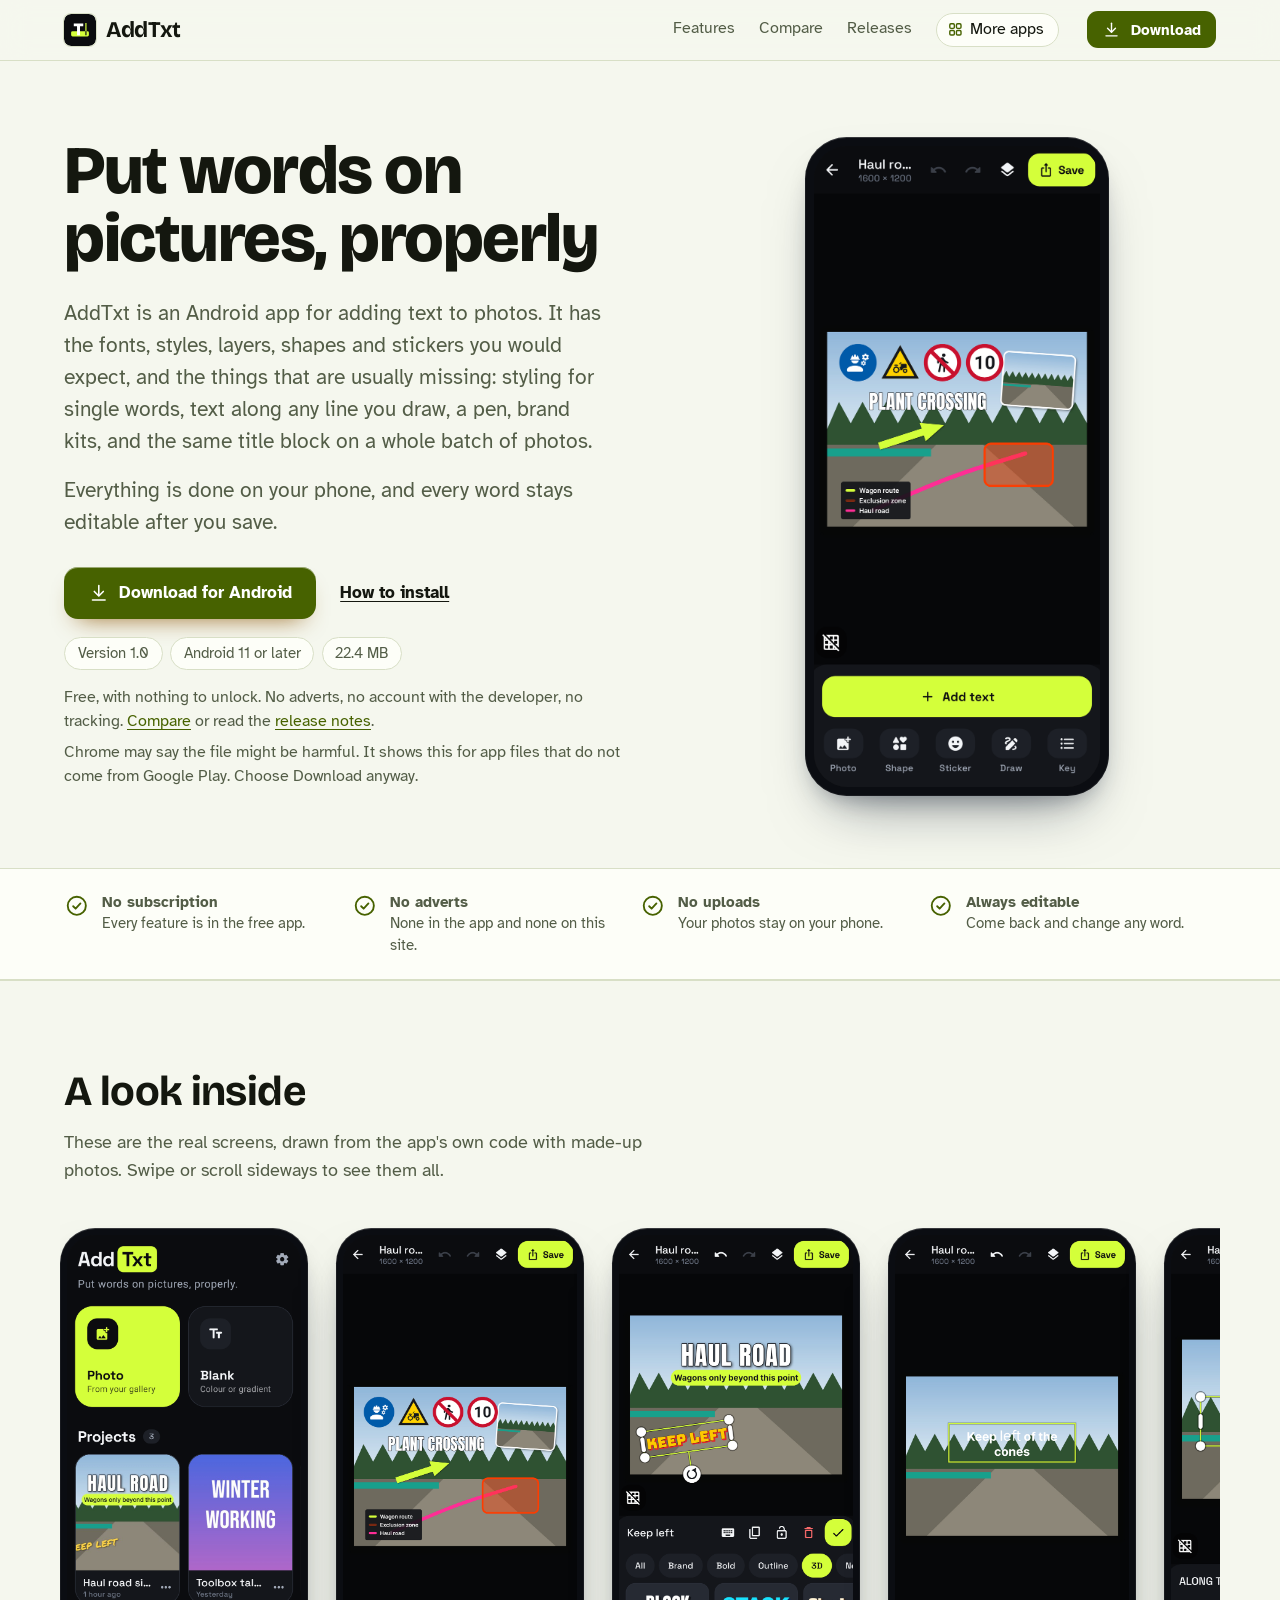
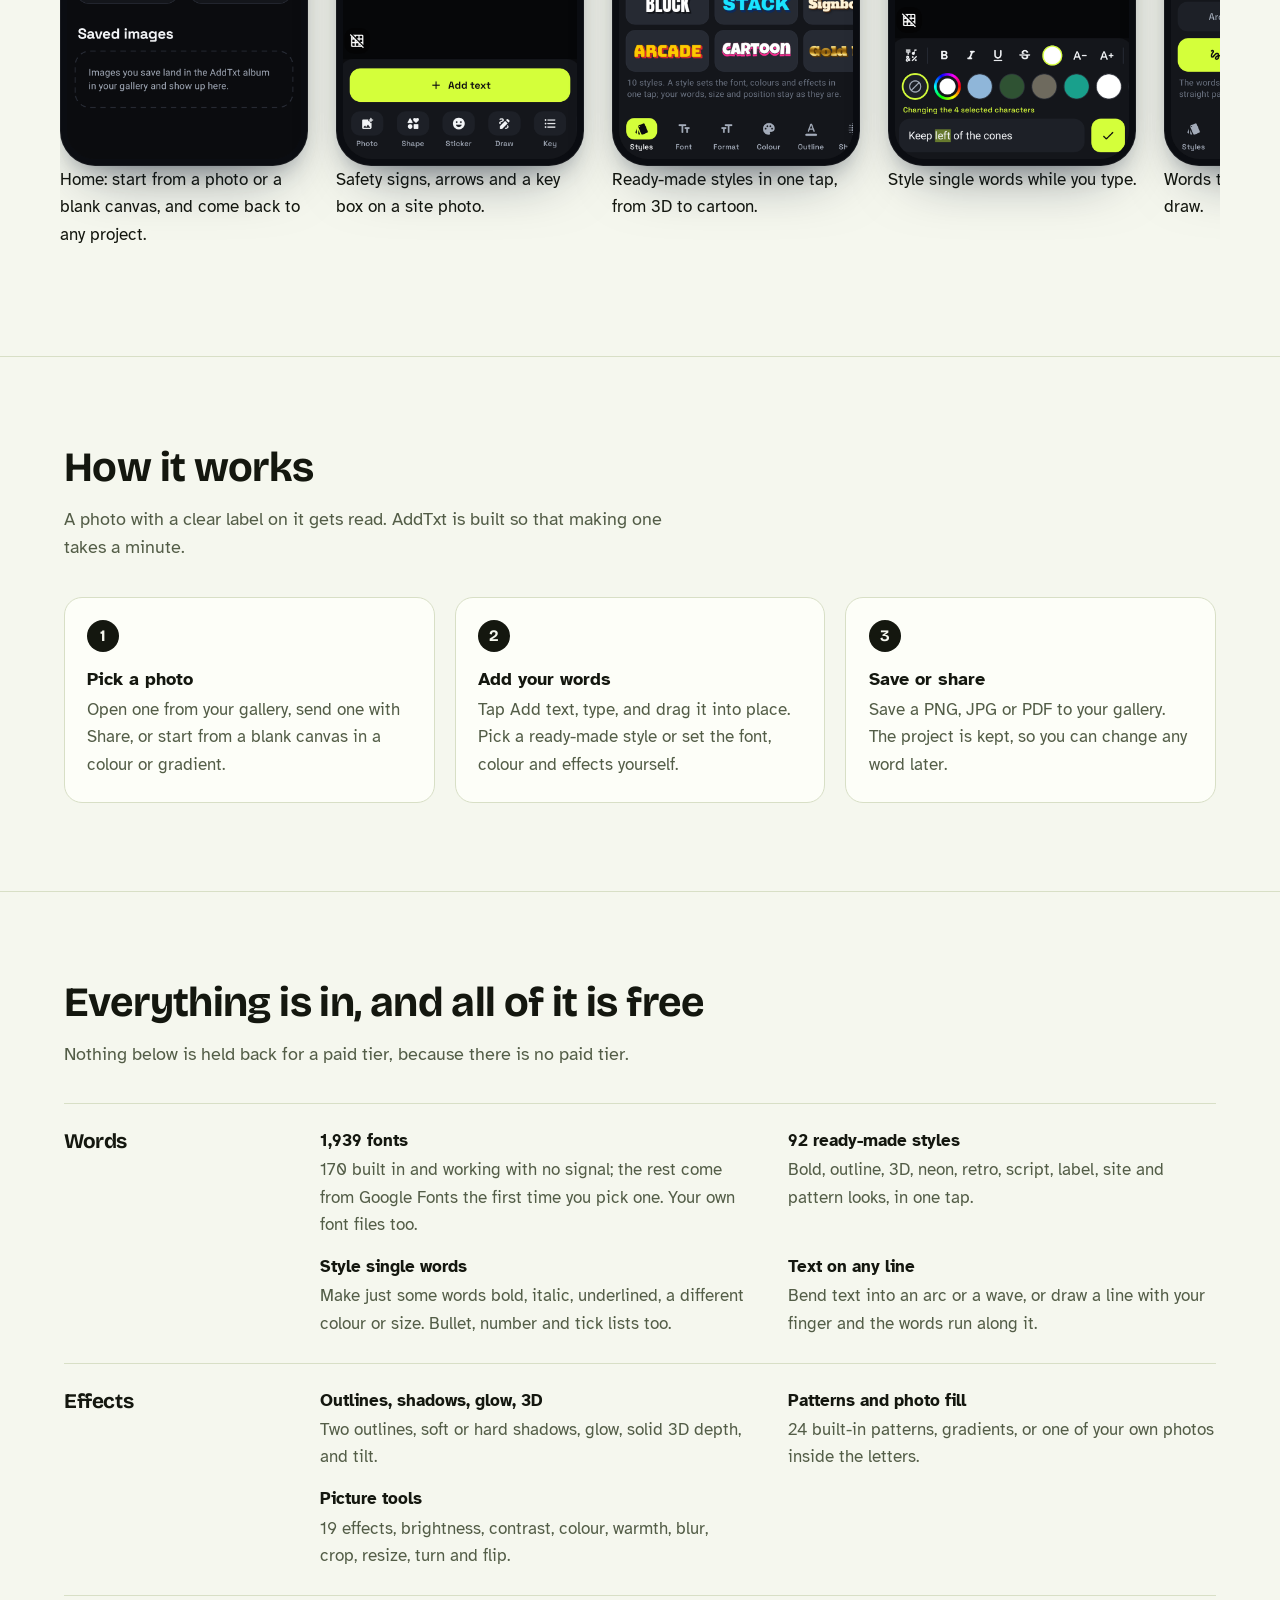
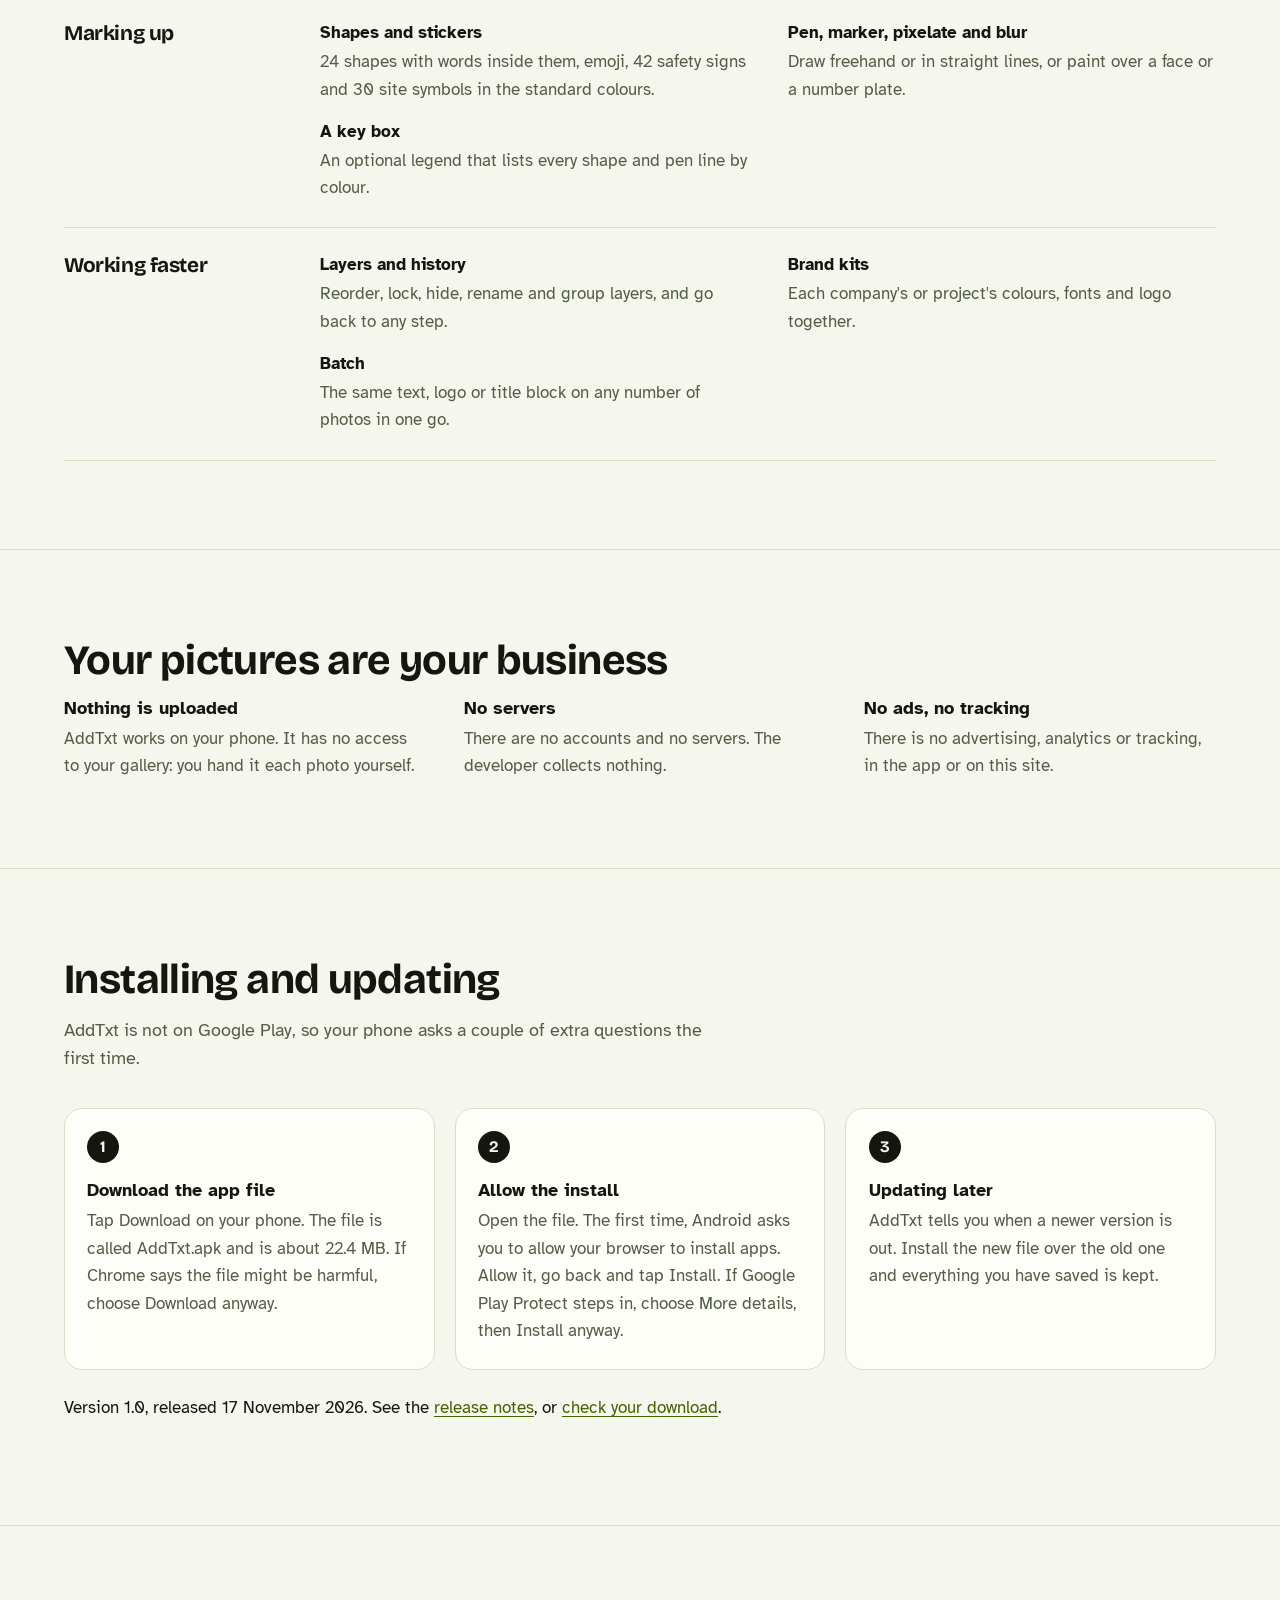
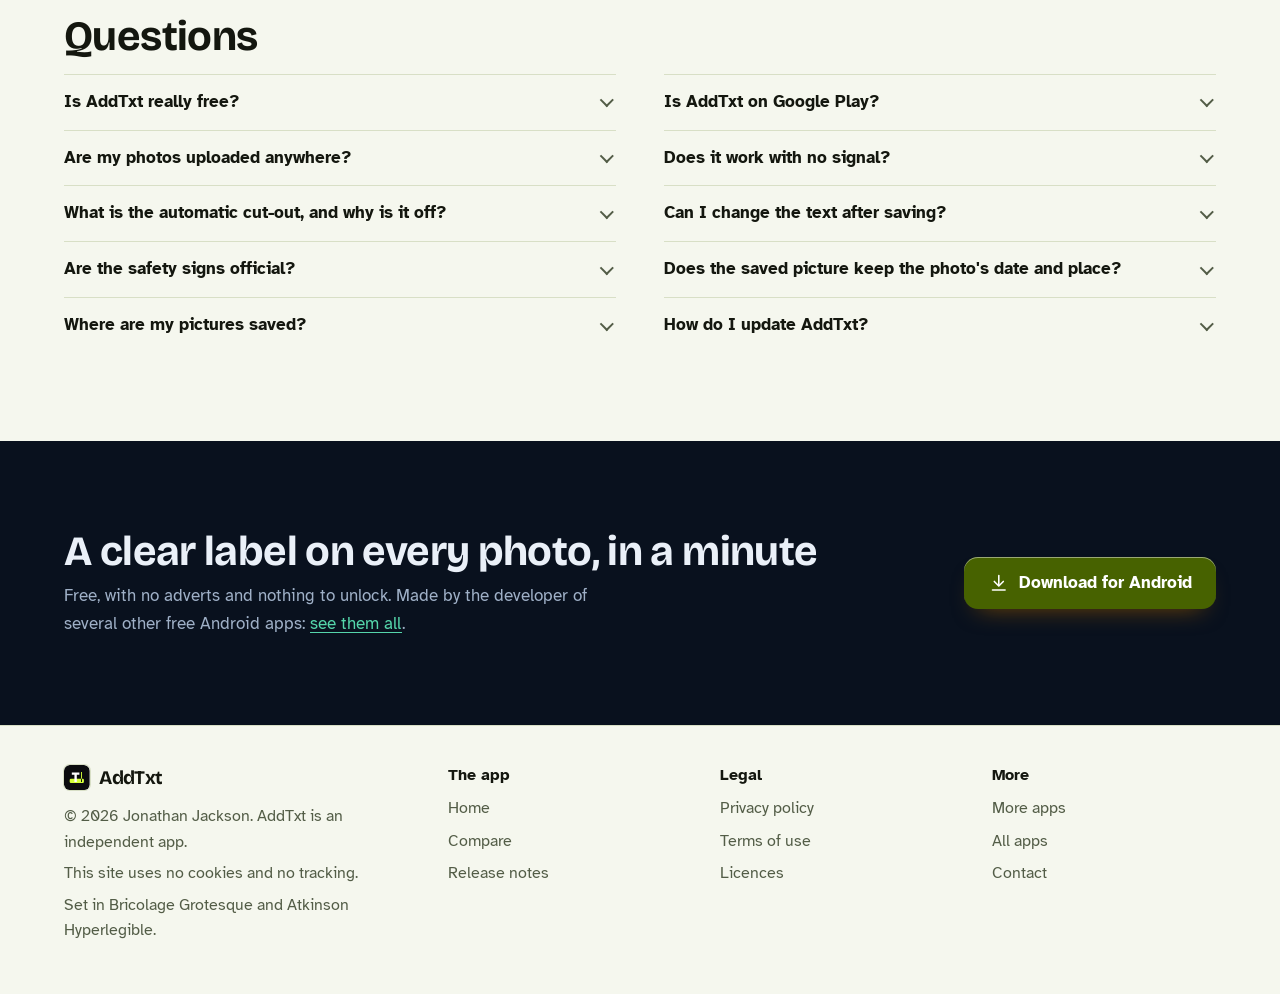
==== commit a601543a: "Rebuild the site on the shared layout, with real screens and a compare page" ====
--- a/index.html
+++ b/index.html
@@ -3,30 +3,32 @@
 <head>
 <meta charset="utf-8">
 <meta name="viewport" content="width=device-width, initial-scale=1">
-<title>AddTxt: a free app for putting text on photos, for Android</title>
-<meta name="description" content="AddTxt adds text to photos on Android: 1,939 fonts, 92 styles, layers, shapes, stickers, drawing and brand kits. Free, no adverts, nothing uploaded.">
+<title>AddTxt: put words on pictures, properly</title>
+<meta name="description" content="AddTxt is a free Android app for adding text to photos: 1,939 fonts, 92 ready-made styles, text along any line, layers, shapes, safety signs, a pen, brand kits and batches. No adverts, no uploads.">
 <meta name="author" content="Jonathan Jackson">
 <link rel="canonical" href="https://customgpter.github.io/addtxt/">
 <meta name="theme-color" content="#f5f7ee" media="(prefers-color-scheme: light)">
 <meta name="theme-color" content="#0b0c0f" media="(prefers-color-scheme: dark)">
 <meta property="og:type" content="website">
 <meta property="og:site_name" content="AddTxt">
-<meta property="og:title" content="AddTxt: a free app for putting text on photos, for Android">
-<meta property="og:description" content="AddTxt adds text to photos on Android: 1,939 fonts, 92 styles, layers, shapes, stickers, drawing and brand kits. Free, no adverts, nothing uploaded.">
+<meta property="og:title" content="AddTxt: put words on pictures, properly">
+<meta property="og:description" content="AddTxt is a free Android app for adding text to photos: 1,939 fonts, 92 ready-made styles, text along any line, layers, shapes, safety signs, a pen, brand kits and batches. No adverts, no uploads.">
 <meta property="og:url" content="https://customgpter.github.io/addtxt/">
 <meta property="og:image" content="https://customgpter.github.io/addtxt/assets/og.png">
 <meta property="og:image:width" content="1200">
 <meta property="og:image:height" content="630">
-<meta property="og:image:alt" content="Three AddTxt screens: a photo with styled text, the style gallery and word-by-word colouring, beside the AddTxt name">
+<meta property="og:image:alt" content="AddTxt&#x27;s editor with a haul road sign written on a site photo">
 <meta property="og:locale" content="en_GB">
 <meta name="twitter:card" content="summary_large_image">
-<link rel="icon" href="assets/favicon.svg" type="image/svg+xml">
-<link rel="apple-touch-icon" href="assets/apple-touch-icon.png">
-<link rel="preload" href="assets/fonts/literata-latin-700-normal.woff2" as="font" type="font/woff2" crossorigin>
-<link rel="preload" href="assets/fonts/literata-latin-400-normal.woff2" as="font" type="font/woff2" crossorigin>
-<link rel="stylesheet" href="assets/site.css?v=1">
-<script type="application/ld+json">{"@context":"https://schema.org","@type":"SoftwareApplication","name":"AddTxt","url":"https://customgpter.github.io/addtxt/","description":"AddTxt is an Android app for putting text on photos: 1,939 fonts, ready-made styles, layers, shapes, stickers, drawing and picture tools. Everything is done on the phone.","applicationCategory":"MultimediaApplication","applicationSubCategory":"Photo text editor","operatingSystem":"Android 11 or later","softwareVersion":"1.0","downloadUrl":"https://github.com/CustomGPTer/addtxt/releases/latest/download/AddTxt.apk","releaseNotes":"https://customgpter.github.io/addtxt/releases.html","offers":{"@type":"Offer","price":"0","priceCurrency":"GBP"},"inLanguage":"en-GB","image":"https://customgpter.github.io/addtxt/assets/og.png","featureList":["1,939 fonts","92 ready-made styles","Style single words","Text on any line","Outlines, shadows, glow, 3D","Patterns and photo fill","Photos, shapes and stickers","Pen, marker, pixelate and blur","Picture tools","Cut out and rub out","Layers and history","Guides and grid","Brand kits","Batch","A key box","PNG, JPG and PDF"],"author":{"@type":"Person","name":"Jonathan Jackson"}}</script>
-<script type="application/ld+json">{"@context":"https://schema.org","@type":"WebSite","name":"AddTxt","url":"https://customgpter.github.io/addtxt/","inLanguage":"en-GB"}</script>
+<link rel="icon" href="./assets/favicon.svg" type="image/svg+xml">
+<link rel="apple-touch-icon" href="./assets/apple-touch-icon.png">
+<link rel="preload" href="./assets/fonts/bricolage-grotesque-latin.woff2" as="font" type="font/woff2" crossorigin>
+<link rel="preload" href="./assets/fonts/atkinson-hyperlegible-latin-400-normal.woff2" as="font" type="font/woff2" crossorigin>
+<link rel="stylesheet" href="./assets/site.css?v=1">
+<link rel="stylesheet" href="./assets/house.css?v=1">
+<link rel="stylesheet" href="./assets/apps-list.css?v=1">
+<script src="./assets/apps-list.js?v=1" defer></script>
+<script type="application/ld+json">{"@context":"https://schema.org","@type":"SoftwareApplication","name":"AddTxt","url":"https://customgpter.github.io/addtxt/","description":"AddTxt is a free Android app for adding text to photos: 1,939 fonts, 92 ready-made styles, text along any line, layers, shapes, safety signs, a pen, brand kits and batches. No adverts, no uploads.","applicationCategory":"PhotographyApplication","operatingSystem":"Android 11 or later","softwareVersion":"1.0","downloadUrl":"https://github.com/CustomGPTer/addtxt/releases/latest/download/AddTxt.apk","releaseNotes":"https://customgpter.github.io/addtxt/releases.html","offers":{"@type":"Offer","price":"0","priceCurrency":"GBP"},"inLanguage":"en-GB","image":"https://customgpter.github.io/addtxt/assets/og.png","featureList":["1,939 fonts","92 ready-made styles","Style single words","Text on any line","Outlines, shadows, glow, 3D","Patterns and photo fill","Picture tools","Shapes and stickers","Pen, marker, pixelate and blur","A key box","Layers and history","Brand kits"],"author":{"@type":"Person","name":"Jonathan Jackson"}}</script>
 <script type="application/ld+json">{"@context":"https://schema.org","@type":"FAQPage","mainEntity":[{"@type":"Question","name":"Is AddTxt really free?","acceptedAnswer":{"@type":"Answer","text":"Yes. There is no paid version, no subscription and no adverts, and nothing in the app is locked."}},{"@type":"Question","name":"Is AddTxt on Google Play?","acceptedAnswer":{"@type":"Answer","text":"No. AddTxt is a personal project and is downloaded from this site as an Android app file. It needs Android 11 or later."}},{"@type":"Question","name":"Are my photos uploaded anywhere?","acceptedAnswer":{"@type":"Answer","text":"No. AddTxt reads and saves pictures on your phone, and it has no servers. It goes online for two things only: to fetch a font you pick, and to look for a newer version of itself."}},{"@type":"Question","name":"Does it work with no signal?","acceptedAnswer":{"@type":"Answer","text":"Yes. The 170 built-in fonts and every tool work offline. Only fonts you have not used before, and the first set-up of the optional automatic cut-out, need the internet."}},{"@type":"Question","name":"What is the automatic cut-out, and why is it off?","acceptedAnswer":{"@type":"Answer","text":"It finds the person or object in a photo by itself. It is made by Google, runs on the phone and never uploads a picture, but Google Play has to download it once and it reports details of the phone and how well it ran to Google. So it stays off, and nothing of it runs, until you switch it on in Settings."}},{"@type":"Question","name":"Can I change the text after saving?","acceptedAnswer":{"@type":"Answer","text":"Yes. Saving makes a picture in your gallery, and the project stays in AddTxt with every layer still editable."}},{"@type":"Question","name":"Are the safety signs official?","acceptedAnswer":{"@type":"Answer","text":"No. They use the standard colours and outlines with general pictograms, which is right for a briefing slide, a plan or a marked-up photo. They are not the official artwork and are no substitute for the printed signs a site needs."}},{"@type":"Question","name":"Does the saved picture keep the photo's date and place?","acceptedAnswer":{"@type":"Answer","text":"By default, yes, so it sorts beside the original. One switch in Settings removes them from everything you save, which is worth doing before sharing outside your team."}},{"@type":"Question","name":"Where are my pictures saved?","acceptedAnswer":{"@type":"Answer","text":"Pictures go to the AddTxt album in Pictures, and PDFs to Documents, AddTxt. Projects are kept inside the app and are not backed up anywhere."}},{"@type":"Question","name":"How do I update AddTxt?","acceptedAnswer":{"@type":"Answer","text":"AddTxt tells you on its home screen when a newer version is out. Download it from this site and install it over the one you have. Your projects and settings are kept."}}]}</script>
 </head>
 <body>
@@ -34,7 +36,8 @@
 <header class="masthead">
 <div class="wrap">
 <a class="brand" href="./" aria-label="AddTxt home"><svg viewBox="0 0 108 108" aria-hidden="true"><rect width="108" height="108" rx="24" fill="#0b0c0f"/><path fill="#d4ff3a" d="M29 58h50a5 5 0 0 1 5 5v8a5 5 0 0 1-5 5H29a5 5 0 0 1-5-5v-8a5 5 0 0 1 5-5z"/><path fill="#fff" d="M33 32h32v9H54v31H44V41H33z"/><path fill="#d4ff3a" d="M72 30h4v28h-4z"/><path fill="#0b0c0f" d="M72 58h4v14h-4z"/></svg><span>AddTxt</span></a>
-<nav aria-label="Main"><ul><li><a href="./#features">Features</a></li><li><a href="compare.html">Compare</a></li><li><a href="releases.html">Releases</a></li><li><a class="more-apps" href="more-apps.html"><svg viewBox="0 0 24 24" aria-hidden="true"><rect x="4" y="4" width="6.5" height="6.5" rx="1.6"/><rect x="13.5" y="4" width="6.5" height="6.5" rx="1.6"/><rect x="4" y="13.5" width="6.5" height="6.5" rx="1.6"/><rect x="13.5" y="13.5" width="6.5" height="6.5" rx="1.6"/></svg>More apps</a></li><li><a href="privacy.html">Privacy</a></li><li><a href="terms.html">Terms</a></li><li><a href="licences.html">Licences</a></li></ul></nav>
+<nav aria-label="Main"><ul><li><a href="./#features">Features</a></li><li><a href="./compare.html">Compare</a></li><li><a href="./releases.html">Releases</a></li><li><a class="more-apps" href="./more-apps.html"><svg class="ico" viewBox="0 0 24 24" aria-hidden="true"><rect x="4" y="4" width="6.5" height="6.5" rx="1.6"/><rect x="13.5" y="4" width="6.5" height="6.5" rx="1.6"/><rect x="4" y="13.5" width="6.5" height="6.5" rx="1.6"/><rect x="13.5" y="13.5" width="6.5" height="6.5" rx="1.6"/></svg>More apps</a></li></ul></nav>
+<a class="button small" href="https://github.com/CustomGPTer/addtxt/releases/latest/download/AddTxt.apk"><svg class="ico" viewBox="0 0 24 24" aria-hidden="true"><path d="M12 4v11"/><path d="M7 10.5l5 5 5-5"/><path d="M5 20h14"/></svg>Download</a>
 </div>
 </header>
 <main id="main">
@@ -42,149 +45,97 @@
 <div class="wrap hero-grid">
 <div class="hero-copy">
 <h1>Put words on pictures, properly</h1>
-<p class="lede">AddTxt is an Android app for adding text to photos. It has the fonts, styles, layers, shapes and stickers you would expect, and the things that are usually missing: styling for single words, text along any line you draw, a pen, brand kits, and the same title block on a whole batch of photos.</p>
-<p class="lede">It is free, with no adverts and nothing to unlock. Everything is done on your phone, and every word stays editable after you save.</p>
-<p class="get"><a class="button" href="https://github.com/CustomGPTer/addtxt/releases/latest/download/AddTxt.apk">Download for Android</a></p>
-<p class="facts">Free, with nothing to unlock. Android 11 or later. No ads, no accounts, no uploads. <a href="compare.html">Compare</a> &middot; <a href="releases.html">Release notes</a></p>
+<p class="lede">AddTxt is an Android app for adding text to photos. It has the fonts, styles, layers, shapes and stickers you would expect, and the things that are usually missing: styling for single words, text along any line you draw, a pen, brand kits, and the same title block on a whole batch of photos.</p><p class="lede">Everything is done on your phone, and every word stays editable after you save.</p>
+
+<p class="get" id="download"><a class="button" href="https://github.com/CustomGPTer/addtxt/releases/latest/download/AddTxt.apk"><svg class="ico" viewBox="0 0 24 24" aria-hidden="true"><path d="M12 4v11"/><path d="M7 10.5l5 5 5-5"/><path d="M5 20h14"/></svg>Download for Android</a><a class="aside" href="#install">How to install</a></p>
+<ul class="pills"><li>Version 1.0</li><li>Android 11 or later</li><li>22.4 MB</li></ul>
+<p class="facts">Free, with nothing to unlock. No adverts, no account with the developer, no tracking. <a href="compare.html">Compare</a> or read the <a href="releases.html">release notes</a>.</p>
 <p class="facts">Chrome may say the file might be harmful. It shows this for app files that do not come from Google Play. Choose Download anyway.</p>
 </div>
-<div class="phones" role="img" aria-label="Two AddTxt screens. On the left, a site photo with styled text (DANGER in hazard stripes, PLANT ONLY in 3D, a callout box and a tick list) above the gallery of ready-made styles. On the right, the sticker sheet showing safety signs.">
-<img src="assets/hero-a.webp" alt="" width="540" height="960"><img src="assets/hero-b.webp" alt="" width="540" height="960">
+<div class="hero-phone"><div class="phone"><img src="./assets/screens/signs.png" alt="Safety signs, arrows and a key box on a site photo." width="393" height="852" fetchpriority="high"></div></div>
 </div>
 </div>
+
+<section class="promises" aria-label="In short">
+<div class="wrap"><ul><li><svg class="ico" viewBox="0 0 24 24" aria-hidden="true"><circle cx="12" cy="12" r="8.5"/><path d="M8.6 12.4l2.3 2.3 4.5-4.9"/></svg><span><b>No subscription</b><span>Every feature is in the free app.</span></span></li><li><svg class="ico" viewBox="0 0 24 24" aria-hidden="true"><circle cx="12" cy="12" r="8.5"/><path d="M8.6 12.4l2.3 2.3 4.5-4.9"/></svg><span><b>No adverts</b><span>None in the app and none on this site.</span></span></li><li><svg class="ico" viewBox="0 0 24 24" aria-hidden="true"><circle cx="12" cy="12" r="8.5"/><path d="M8.6 12.4l2.3 2.3 4.5-4.9"/></svg><span><b>No uploads</b><span>Your photos stay on your phone.</span></span></li><li><svg class="ico" viewBox="0 0 24 24" aria-hidden="true"><circle cx="12" cy="12" r="8.5"/><path d="M8.6 12.4l2.3 2.3 4.5-4.9"/></svg><span><b>Always editable</b><span>Come back and change any word.</span></span></li></ul></div>
+</section>
+
+<section id="screens" aria-labelledby="screens-h">
+<div class="wrap">
+<h2 id="screens-h">A look inside</h2>
+<p class="intro">These are the real screens, drawn from the app&#x27;s own code with made-up photos. Swipe or scroll sideways to see them all.</p>
+<div class="gallery" tabindex="0" role="region" aria-label="Screens from AddTxt"><figure class="shot"><div class="phone"><img src="./assets/screens/home.png" alt="Home: start from a photo or a blank canvas, and come back to any project." width="393" height="852" loading="eager" decoding="async"></div><figcaption>Home: start from a photo or a blank canvas, and come back to any project.</figcaption></figure><figure class="shot"><div class="phone"><img src="./assets/screens/signs.png" alt="Safety signs, arrows and a key box on a site photo." width="393" height="852" loading="eager" decoding="async"></div><figcaption>Safety signs, arrows and a key box on a site photo.</figcaption></figure><figure class="shot"><div class="phone"><img src="./assets/screens/styles.png" alt="Ready-made styles in one tap, from 3D to cartoon." width="393" height="852" loading="eager" decoding="async"></div><figcaption>Ready-made styles in one tap, from 3D to cartoon.</figcaption></figure><figure class="shot"><div class="phone"><img src="./assets/screens/words.png" alt="Style single words while you type." width="393" height="852" loading="eager" decoding="async"></div><figcaption>Style single words while you type.</figcaption></figure><figure class="shot"><div class="phone"><img src="./assets/screens/line.png" alt="Words that run along a line you draw." width="393" height="852" loading="eager" decoding="async"></div><figcaption>Words that run along a line you draw.</figcaption></figure><figure class="shot"><div class="phone"><img src="./assets/screens/stickers.png" alt="Safety signs and symbols in the standard colours." width="393" height="852" loading="eager" decoding="async"></div><figcaption>Safety signs and symbols in the standard colours.</figcaption></figure><figure class="shot"><div class="phone"><img src="./assets/screens/layers.png" alt="Layers you can reorder, lock, hide and group." width="393" height="852" loading="eager" decoding="async"></div><figcaption>Layers you can reorder, lock, hide and group.</figcaption></figure><figure class="shot"><div class="phone"><img src="./assets/screens/save.png" alt="Save as PNG, JPG or PDF, or put the same layers on more photos." width="393" height="852" loading="eager" decoding="async"></div><figcaption>Save as PNG, JPG or PDF, or put the same layers on more photos.</figcaption></figure></div>
 </div>
+</section>
 
 <section id="how" aria-labelledby="how-h">
 <div class="wrap">
 <h2 id="how-h">How it works</h2>
-<p class="intro">A photo with a clear label on it gets read. AddTxt is built so that making one takes a minute, and so that nothing you add is ever stuck where you first put it.</p>
-<ol class="steps">
-<li><h3>Pick a photo</h3><p>Open one from your gallery, send one to AddTxt with Share, or start from a blank canvas in a colour or gradient.</p></li>
-<li><h3>Add your words</h3><p>Tap <span class="path">Add text</span>, type, and drag it into place. Pick a ready-made style or set the font, colour and effects yourself.</p></li>
-<li><h3>Save or share</h3><p>Tap <span class="path">Save</span> for a PNG, JPG or PDF in your gallery. The project is kept, so you can come back and change any word later.</p></li>
-</ol>
+<p class="intro">A photo with a clear label on it gets read. AddTxt is built so that making one takes a minute.</p>
+<ol class="steps"><li><h3>Pick a photo</h3><p>Open one from your gallery, send one with Share, or start from a blank canvas in a colour or gradient.</p></li><li><h3>Add your words</h3><p>Tap Add text, type, and drag it into place. Pick a ready-made style or set the font, colour and effects yourself.</p></li><li><h3>Save or share</h3><p>Save a PNG, JPG or PDF to your gallery. The project is kept, so you can change any word later.</p></li></ol>
 </div>
 </section>
 
 <section id="features" aria-labelledby="features-h">
 <div class="wrap">
 <h2 id="features-h">Everything is in, and all of it is free</h2>
-<p class="intro">A caption takes two taps. The rest is there for the days you need more: a marked-up site photo, a poster, a logo on fifty pictures, a face that should not be shown.</p>
-<dl class="features">
-<div><dt>1,939 fonts</dt><dd>170 are built in and work with no signal. The rest come from Google Fonts the first time you pick one, then stay on the phone. You can add your own font files too.</dd></div>
-<div><dt>92 ready-made styles</dt><dd>Bold, outline, 3D, neon, retro, script, label, site and pattern looks. One tap sets the font, colours and effects; your words, size and position stay as they are.</dd></div>
-<div><dt>Style single words</dt><dd>Select words while you type and make just those bold, italic, underlined, struck through, a different colour, bigger or smaller. Bullet, number and tick lists too.</dd></div>
-<div><dt>Text on any line</dt><dd>Bend text into an arc or a wave, or draw a line across the picture with your finger and the words run along it.</dd></div>
-<div><dt>Outlines, shadows, glow, 3D</dt><dd>Two outlines in different colours, soft or hard shadows, glow, solid 3D depth, and tilt that makes text sit on a wall or the ground.</dd></div>
-<div><dt>Patterns and photo fill</dt><dd>24 built-in patterns, from hazard stripes to gold, or fill the letters with one of your own photos. Gradients as well.</dd></div>
-<div><dt>Photos, shapes and stickers</dt><dd>Add photos as layers, 24 shapes with words inside them, emoji, 42 safety signs and 30 site symbols in the standard colours, and your own saved stickers.</dd></div>
-<div><dt>Pen, marker, pixelate and blur</dt><dd>Draw freehand or in straight lines. Paint over a face or a number plate to pixelate or blur it.</dd></div>
-<div><dt>Picture tools</dt><dd>19 effects, brightness, contrast, colour, warmth and blur, crop, resize, turn and flip, on the background or on any photo layer.</dd></div>
-<div><dt>Cut out and rub out</dt><dd>Remove a plain colour, such as the white behind a logo, with one touch. Rub out part of any layer. An optional automatic cut-out lifts a person or object so text can sit behind them.</dd></div>
-<div><dt>Layers and history</dt><dd>Reorder, lock, hide, rename and group layers. Every step is listed, so you can go back to any point. Nothing is baked in: every word stays editable.</dd></div>
-<div><dt>Guides and grid</dt><dd>Text clicks into line with the centre, the edges and other layers as you drag it, with a grid when you want one.</dd></div>
-<div><dt>Brand kits</dt><dd>Keep each company&#x27;s or project&#x27;s colours, fonts and logo together. The kit in use leads every colour row and sets the font for new text.</dd></div>
-<div><dt>Batch</dt><dd>Put the same text, logo or title block on any number of other photos in one go. Each is saved with the layers in the same place, sized to fit.</dd></div>
-<div><dt>A key box</dt><dd>An optional legend that lists every shape and pen line by colour, using the names you gave the layers.</dd></div>
-<div><dt>PNG, JPG and PDF</dt><dd>Save at full size or smaller, with a see-through background where you want one. The photo&#x27;s date and location stay on the saved picture unless you switch that off.</dd></div>
-</dl>
-</div>
-</section>
-
-<section id="screens" aria-labelledby="screens-h">
-<div class="wrap">
-<h2 id="screens-h">What it looks like</h2>
-<p class="intro">Dark by default, with a light theme and one that follows the phone. It works upright and on its side.</p>
-<div class="gallery">
-<figure><img src="assets/s-86_styles_3d.webp" alt="AddTxt screen: 92 ready-made styles" width="540" height="1170" loading="lazy"><figcaption>92 ready-made styles</figcaption></figure>
-<figure><img src="assets/s-87_typing_colours.webp" alt="AddTxt screen: Style single words" width="540" height="1170" loading="lazy"><figcaption>Style single words</figcaption></figure>
-<figure><img src="assets/s-90_text_on_line.webp" alt="AddTxt screen: Text along a line you draw" width="540" height="1170" loading="lazy"><figcaption>Text along a line you draw</figcaption></figure>
-<figure><img src="assets/s-81_text_texture.webp" alt="AddTxt screen: Patterns and photo fill" width="540" height="1170" loading="lazy"><figcaption>Patterns and photo fill</figcaption></figure>
-<figure><img src="assets/s-61_stickers_signs.webp" alt="AddTxt screen: Safety signs and site symbols" width="540" height="1170" loading="lazy"><figcaption>Safety signs and site symbols</figcaption></figure>
-<figure><img src="assets/s-89_words_in_shape.webp" alt="AddTxt screen: Words inside shapes" width="540" height="1170" loading="lazy"><figcaption>Words inside shapes</figcaption></figure>
-<figure><img src="assets/s-65_layers_kinds.webp" alt="AddTxt screen: Layers, groups and history" width="540" height="1170" loading="lazy"><figcaption>Layers, groups and history</figcaption></figure>
-<figure><img src="assets/s-92_brand_kits.webp" alt="AddTxt screen: Brand kits" width="540" height="1170" loading="lazy"><figcaption>Brand kits</figcaption></figure>
-</div>
-</div>
-</section>
-
-<section id="permissions" aria-labelledby="permissions-h">
-<div class="wrap">
-<h2 id="permissions-h">What it asks of your phone</h2>
-<p class="intro">AddTxt has no access to your contacts, camera, microphone or location. It does not ask for access to your gallery either: you hand it each photo yourself with the phone's own picker.</p>
-<div class="scroll">
-<table>
-<thead><tr><th scope="col">Access</th><th scope="col">What AddTxt does with it</th><th scope="col">What it never does</th></tr></thead>
-<tbody>
-<tr><th scope="row">Photos you pick</th><td>Opens the photos you choose, keeps a working copy inside the app, and saves finished pictures to the AddTxt album.</td><td>Look through your gallery, or send a picture anywhere.</td></tr>
-<tr><th scope="row">Internet access</th><td>Fetches a font from Google Fonts the first time you pick it, and checks GitHub once a day for a newer version. That check can be switched off.</td><td>Upload a picture, or pass on anything about one.</td></tr>
-<tr><th scope="row">Automatic cut-out</th><td>Off until you switch it on. When on, Google's on-phone tool finds the subject of a photo. Google Play downloads it once.</td><td>Run in any way while it is switched off.</td></tr>
-</tbody>
-</table>
-</div>
-<p class="after-table">The detail is in the <a href="privacy.html">privacy policy</a>.</p>
+<p class="intro">Nothing below is held back for a paid tier, because there is no paid tier.</p>
+<div class="groups"><div class="group"><h3>Words</h3><dl><div><dt>1,939 fonts</dt><dd>170 built in and working with no signal; the rest come from Google Fonts the first time you pick one. Your own font files too.</dd></div><div><dt>92 ready-made styles</dt><dd>Bold, outline, 3D, neon, retro, script, label, site and pattern looks, in one tap.</dd></div><div><dt>Style single words</dt><dd>Make just some words bold, italic, underlined, a different colour or size. Bullet, number and tick lists too.</dd></div><div><dt>Text on any line</dt><dd>Bend text into an arc or a wave, or draw a line with your finger and the words run along it.</dd></div></dl></div><div class="group"><h3>Effects</h3><dl><div><dt>Outlines, shadows, glow, 3D</dt><dd>Two outlines, soft or hard shadows, glow, solid 3D depth, and tilt.</dd></div><div><dt>Patterns and photo fill</dt><dd>24 built-in patterns, gradients, or one of your own photos inside the letters.</dd></div><div><dt>Picture tools</dt><dd>19 effects, brightness, contrast, colour, warmth, blur, crop, resize, turn and flip.</dd></div></dl></div><div class="group"><h3>Marking up</h3><dl><div><dt>Shapes and stickers</dt><dd>24 shapes with words inside them, emoji, 42 safety signs and 30 site symbols in the standard colours.</dd></div><div><dt>Pen, marker, pixelate and blur</dt><dd>Draw freehand or in straight lines, or paint over a face or a number plate.</dd></div><div><dt>A key box</dt><dd>An optional legend that lists every shape and pen line by colour.</dd></div></dl></div><div class="group"><h3>Working faster</h3><dl><div><dt>Layers and history</dt><dd>Reorder, lock, hide, rename and group layers, and go back to any step.</dd></div><div><dt>Brand kits</dt><dd>Each company's or project's colours, fonts and logo together.</dd></div><div><dt>Batch</dt><dd>The same text, logo or title block on any number of photos in one go.</dd></div></dl></div></div>
 </div>
 </section>
 
 <section id="privacy" aria-labelledby="privacy-h">
 <div class="wrap">
 <h2 id="privacy-h">Your pictures are your business</h2>
-<ul class="plain">
-<li><h3>Nothing is uploaded</h3><p>AddTxt works on the phone. A photo of your site, your family or your work goes no further than your own hand.</p></li>
-<li><h3>No accounts, no adverts</h3><p>There is nothing to sign up for and no advertising in the app. This site has no cookies and no tracking.</p></li>
-<li><h3>No servers</h3><p>AddTxt's developer runs no servers and collects nothing. There is no log of who uses the app or what they make with it.</p></li>
-</ul>
+<ul class="plain"><li><h3>Nothing is uploaded</h3><p>AddTxt works on your phone. It has no access to your gallery: you hand it each photo yourself.</p></li><li><h3>No servers</h3><p>There are no accounts and no servers. The developer collects nothing.</p></li><li><h3>No ads, no tracking</h3><p>There is no advertising, analytics or tracking, in the app or on this site.</p></li></ul>
 </div>
 </section>
 
-<section id="free" aria-labelledby="free-h">
+<section id="install" aria-labelledby="install-h">
 <div class="wrap">
-<h2 id="free-h">Free, without the adverts</h2>
-<p class="intro">AddTxt has no paid version and carries no adverts. The best-known app of this kind on Google Play, Add Text: Text on Photo Editor, says on its own listing that it contains ads.</p>
-<dl class="features">
-<div><dt>No adverts</dt><dd>Nothing between you and the picture, and nothing to pay to remove.</dd></div>
-<div><dt>Tools the listing does not mention</dt><dd>A pen and marker, pixelate and blur brushes, safety signs, a key box, brand kits and batch are all part of AddTxt.</dd></div>
-<div><dt>Done on the phone</dt><dd>AddTxt needs no internet to edit or save a picture, and nothing is sent anywhere.</dd></div>
-<div><dt>Said plainly</dt><dd>Where the other app does something AddTxt does not, the comparison says so.</dd></div>
-</dl>
-<p class="more"><a href="compare.html">See the full comparison, with its source</a></p>
+<h2 id="install-h">Installing and updating</h2>
+<p class="intro">AddTxt is not on Google Play, so your phone asks a couple of extra questions the first time.</p>
+<ol class="steps"><li><h3>Download the app file</h3><p>Tap Download on your phone. The file is called AddTxt.apk and is about 22.4 MB. If Chrome says the file might be harmful, choose Download anyway.</p></li><li><h3>Allow the install</h3><p>Open the file. The first time, Android asks you to allow your browser to install apps. Allow it, go back and tap Install. If Google Play Protect steps in, choose More details, then Install anyway.</p></li><li><h3>Updating later</h3><p>AddTxt tells you when a newer version is out. Install the new file over the old one and everything you have saved is kept.</p></li></ol>
+<p class="after-table">Version 1.0, released 17 November 2026. See the <a href="releases.html">release notes</a>, or <a href="releases.html#checking">check your download</a>.</p>
 </div>
 </section>
 
 <section id="questions" aria-labelledby="questions-h">
 <div class="wrap">
 <h2 id="questions-h">Questions</h2>
-<div class="faq">
-<div><h3>Is AddTxt really free?</h3><p>Yes. There is no paid version, no subscription and no adverts, and nothing in the app is locked.</p></div><div><h3>Is AddTxt on Google Play?</h3><p>No. AddTxt is a personal project and is downloaded from this site as an Android app file. It needs Android 11 or later.</p></div><div><h3>Are my photos uploaded anywhere?</h3><p>No. AddTxt reads and saves pictures on your phone, and it has no servers. It goes online for two things only: to fetch a font you pick, and to look for a newer version of itself.</p></div><div><h3>Does it work with no signal?</h3><p>Yes. The 170 built-in fonts and every tool work offline. Only fonts you have not used before, and the first set-up of the optional automatic cut-out, need the internet.</p></div><div><h3>What is the automatic cut-out, and why is it off?</h3><p>It finds the person or object in a photo by itself. It is made by Google, runs on the phone and never uploads a picture, but Google Play has to download it once and it reports details of the phone and how well it ran to Google. So it stays off, and nothing of it runs, until you switch it on in Settings.</p></div><div><h3>Can I change the text after saving?</h3><p>Yes. Saving makes a picture in your gallery, and the project stays in AddTxt with every layer still editable.</p></div><div><h3>Are the safety signs official?</h3><p>No. They use the standard colours and outlines with general pictograms, which is right for a briefing slide, a plan or a marked-up photo. They are not the official artwork and are no substitute for the printed signs a site needs.</p></div><div><h3>Does the saved picture keep the photo&#x27;s date and place?</h3><p>By default, yes, so it sorts beside the original. One switch in Settings removes them from everything you save, which is worth doing before sharing outside your team.</p></div><div><h3>Where are my pictures saved?</h3><p>Pictures go to the AddTxt album in Pictures, and PDFs to Documents, AddTxt. Projects are kept inside the app and are not backed up anywhere.</p></div><div><h3>How do I update AddTxt?</h3><p>AddTxt tells you on its home screen when a newer version is out. Download it from this site and install it over the one you have. Your projects and settings are kept.</p></div>
-</div>
+<div class="faq"><details><summary>Is AddTxt really free?</summary><p>Yes. There is no paid version, no subscription and no adverts, and nothing in the app is locked.</p></details><details><summary>Is AddTxt on Google Play?</summary><p>No. AddTxt is a personal project and is downloaded from this site as an Android app file. It needs Android 11 or later.</p></details><details><summary>Are my photos uploaded anywhere?</summary><p>No. AddTxt reads and saves pictures on your phone, and it has no servers. It goes online for two things only: to fetch a font you pick, and to look for a newer version of itself.</p></details><details><summary>Does it work with no signal?</summary><p>Yes. The 170 built-in fonts and every tool work offline. Only fonts you have not used before, and the first set-up of the optional automatic cut-out, need the internet.</p></details><details><summary>What is the automatic cut-out, and why is it off?</summary><p>It finds the person or object in a photo by itself. It is made by Google, runs on the phone and never uploads a picture, but Google Play has to download it once and it reports details of the phone and how well it ran to Google. So it stays off, and nothing of it runs, until you switch it on in Settings.</p></details><details><summary>Can I change the text after saving?</summary><p>Yes. Saving makes a picture in your gallery, and the project stays in AddTxt with every layer still editable.</p></details><details><summary>Are the safety signs official?</summary><p>No. They use the standard colours and outlines with general pictograms, which is right for a briefing slide, a plan or a marked-up photo. They are not the official artwork and are no substitute for the printed signs a site needs.</p></details><details><summary>Does the saved picture keep the photo&#x27;s date and place?</summary><p>By default, yes, so it sorts beside the original. One switch in Settings removes them from everything you save, which is worth doing before sharing outside your team.</p></details><details><summary>Where are my pictures saved?</summary><p>Pictures go to the AddTxt album in Pictures, and PDFs to Documents, AddTxt. Projects are kept inside the app and are not backed up anywhere.</p></details><details><summary>How do I update AddTxt?</summary><p>AddTxt tells you on its home screen when a newer version is out. Download it from this site and install it over the one you have. Your projects and settings are kept.</p></details></div>
 </div>
 </section>
 
-<section id="get" aria-labelledby="get-h">
-<div class="wrap"><div class="measure">
-<h2 id="get-h">Getting AddTxt</h2>
-<p>AddTxt is a personal project and is free, with no paid version. It is downloaded from this site as an Android app file and is not on Google Play. It runs on phones and tablets with Android 11 or later.</p>
-<p class="get"><a class="button" href="https://github.com/CustomGPTer/addtxt/releases/latest/download/AddTxt.apk">Download for Android</a></p>
-<p>When you download, Chrome may warn that the file might be harmful. It shows this warning for app files that do not come from Google Play; choose Download anyway. If you want to be sure the file is the real one, compare it with the checksum in the <a href="releases.html#checking">release notes</a>.</p>
-<p>Open the downloaded file to install it. The first time, Android asks you to allow your browser to install apps. Google Play Protect may also step in, because AddTxt is an app it has not seen before: choose More details, then Install anyway. To update, install the latest version over the one you have: your projects and settings are kept. What changed in each version is in the <a href="releases.html">release notes</a>.</p>
-<p>The same developer makes <a href="more-apps.html">other free Android apps</a>. For a question, a problem, or anything about your data, <a href="https://github.com/CustomGPTer/addtxt/issues">open an issue on GitHub</a>.</p>
-</div></div>
+<section class="closing" aria-labelledby="closing-h">
+<div class="wrap">
+<div><h2 id="closing-h">A clear label on every photo, in a minute</h2><p>Free, with no adverts and nothing to unlock. Made by the developer of several other free Android apps: <a href="more-apps.html">see them all</a>.</p></div>
+<a class="button" href="https://github.com/CustomGPTer/addtxt/releases/latest/download/AddTxt.apk"><svg class="ico" viewBox="0 0 24 24" aria-hidden="true"><path d="M12 4v11"/><path d="M7 10.5l5 5 5-5"/><path d="M5 20h14"/></svg>Download for Android</a>
+</div>
 </section>
 </main>
 <footer class="colophon">
 <div class="wrap">
 <div>
+<a class="brand" href="./" aria-label="AddTxt home"><svg viewBox="0 0 108 108" aria-hidden="true"><rect width="108" height="108" rx="24" fill="#0b0c0f"/><path fill="#d4ff3a" d="M29 58h50a5 5 0 0 1 5 5v8a5 5 0 0 1-5 5H29a5 5 0 0 1-5-5v-8a5 5 0 0 1 5-5z"/><path fill="#fff" d="M33 32h32v9H54v31H44V41H33z"/><path fill="#d4ff3a" d="M72 30h4v28h-4z"/><path fill="#0b0c0f" d="M72 58h4v14h-4z"/></svg><span>AddTxt</span></a>
 <p>&copy; 2026 Jonathan Jackson. AddTxt is an independent app.</p>
-<p>This site uses no cookies and no tracking. It is set in Literata and Atkinson Hyperlegible.</p>
+<p>This site uses no cookies and no tracking.</p>
+<p>Set in Bricolage Grotesque and Atkinson Hyperlegible.</p>
 </div>
-<nav aria-label="Footer"><ul>
+<nav aria-label="The app"><h2>The app</h2><ul>
 <li><a href="./">Home</a></li>
-<li><a href="compare.html">Compare</a></li>
-<li><a href="releases.html">Release notes</a></li>
-<li><a href="more-apps.html">More apps</a></li>
-<li><a href="privacy.html">Privacy policy</a></li>
-<li><a href="terms.html">Terms of use</a></li>
-<li><a href="licences.html">Licences</a></li>
+<li><a href="./compare.html">Compare</a></li>
+<li><a href="./releases.html">Release notes</a></li>
+
+</ul></nav>
+<nav aria-label="Legal"><h2>Legal</h2><ul>
+<li><a href="./privacy.html">Privacy policy</a></li>
+<li><a href="./terms.html">Terms of use</a></li>
+<li><a href="./licences.html">Licences</a></li>
+</ul></nav>
+<nav aria-label="More"><h2>More</h2><ul>
+<li><a href="./more-apps.html">More apps</a></li>
+<li><a href="https://customgpter.github.io/">All apps</a></li>
 <li><a href="https://github.com/CustomGPTer/addtxt/issues">Contact</a></li>
 </ul></nav>
 </div>
--- a/assets/site.css
+++ b/assets/site.css
@@ -1,194 +1,187 @@
-@font-face{font-family:"Literata";src:url("fonts/literata-latin-400-normal.woff2") format("woff2");font-weight:400;font-style:normal;font-display:swap}
-@font-face{font-family:"Literata";src:url("fonts/literata-latin-400-italic.woff2") format("woff2");font-weight:400;font-style:italic;font-display:swap}
-@font-face{font-family:"Literata";src:url("fonts/literata-latin-700-normal.woff2") format("woff2");font-weight:700;font-style:normal;font-display:swap}
+@font-face{font-family:"Bricolage Grotesque";src:url("fonts/bricolage-grotesque-latin.woff2") format("woff2");font-weight:200 800;font-style:normal;font-display:swap}
 @font-face{font-family:"Atkinson Hyperlegible";src:url("fonts/atkinson-hyperlegible-latin-400-normal.woff2") format("woff2");font-weight:400;font-style:normal;font-display:swap}
 @font-face{font-family:"Atkinson Hyperlegible";src:url("fonts/atkinson-hyperlegible-latin-700-normal.woff2") format("woff2");font-weight:700;font-style:normal;font-display:swap}
 
+/* Daylight page, night-time camera. The lamp colour is kept for the one thing to press and for what the camera has seen. */
 :root{
-  --paper:#f5f7ee; --sheet:#fdfef8; --ink:#14170f; --soft:#535d47; --rule:#d8dfc6;
-  --key:#476200; --mark:#b8431a; --label:#ffffff; --label-ink:#1b1f14;
-  --serif:"Literata",Georgia,"Times New Roman",serif;
+  --page:#f2f5f9; --panel:#ffffff; --raised:#e8edf3; --ink:#0d1a2b; --soft:#465468; --rule:#d2dae4;
+  --accent:#0a6a55; --accent-ink:#ffffff; --warn:#8a5200; --rec:#d3302f;
+  --lamp:#ffb347; --lamp-ink:#231400; --lamp-text:#8a5200;
+  --night:#09111e; --night-2:#111d30; --night-3:#1a2a43; --night-ink:#eaf0f8; --night-soft:#9fb0c7; --night-rule:#24364f; --iris:#55d6ab;
+  --display:"Bricolage Grotesque","Atkinson Hyperlegible",system-ui,sans-serif;
   --sans:"Atkinson Hyperlegible",system-ui,-apple-system,"Segoe UI",Roboto,sans-serif;
+  --mono:ui-monospace,SFMono-Regular,Menlo,Consolas,"Liberation Mono",monospace;
   color-scheme:light dark;
 }
 @media (prefers-color-scheme:dark){
-  :root{--paper:#0b0c0f; --sheet:#14161c; --ink:#eef1e4; --soft:#a4ad95; --rule:#272b34;
-    --key:#d4ff3a; --mark:#ffb086; --label:#1b1e26; --label-ink:#eef1e4}
+  :root{--page:#0a111b; --panel:#111a27; --raised:#182434; --ink:#e9eef5; --soft:#a0aec0; --rule:#243247;
+    --accent:#55d6ab; --accent-ink:#00281d; --warn:#ffb347; --rec:#ff6163; --lamp-text:#ffb347}
 }
 
 *,*::before,*::after{box-sizing:border-box}
-html{-webkit-text-size-adjust:100%;scroll-behavior:smooth}
+html{-webkit-text-size-adjust:100%;scroll-behavior:smooth;scroll-padding-top:5.5rem}
 @media (prefers-reduced-motion:reduce){html{scroll-behavior:auto}}
-body{margin:0;background:var(--paper);color:var(--ink);font:400 1.125rem/1.68 var(--serif);text-rendering:optimizeLegibility}
+body{margin:0;background:var(--page);color:var(--ink);font:400 1.0625rem/1.62 var(--sans);text-rendering:optimizeLegibility;-webkit-font-smoothing:antialiased}
 img,svg{max-width:100%;display:block}
-a{color:var(--key);text-decoration-thickness:.06em;text-underline-offset:.18em}
-a:hover{text-decoration-thickness:.12em}
-:focus-visible{outline:3px solid var(--mark);outline-offset:3px;border-radius:2px}
-code{font:.9em/1 ui-monospace,SFMono-Regular,Menlo,Consolas,monospace;overflow-wrap:anywhere}
-.skip{position:absolute;left:-999px;top:0;background:var(--ink);color:var(--paper);padding:.6rem 1rem;z-index:10}
-.skip:focus{left:.5rem;top:.5rem}
-
-.wrap{width:min(70rem,100% - 2.5rem);margin-inline:auto}
-.measure{max-width:43rem}
+a{color:var(--accent);text-decoration-thickness:.07em;text-underline-offset:.2em}
+a:hover{text-decoration-thickness:.13em}
+:focus-visible{outline:3px solid var(--lamp);outline-offset:3px;border-radius:6px}
+code{font:.9em/1 var(--mono);overflow-wrap:anywhere}
+h1,h2,h3{font-family:var(--display);font-weight:700;letter-spacing:-.015em;line-height:1.08;margin:0;text-wrap:balance}
+p{margin:0 0 1rem}
+.skip{position:absolute;left:-999px;top:0;background:var(--ink);color:var(--page);padding:.6rem 1rem;z-index:30;border-radius:0 0 8px 0}
+.skip:focus{left:0}
+.sr{position:absolute;width:1px;height:1px;overflow:hidden;clip-path:inset(50%);white-space:nowrap}
+.wrap{width:min(72rem,100% - 2.5rem);margin-inline:auto}
+.measure{max-width:44rem}
+.ico{width:1.25em;height:1.25em;flex:none;fill:none;stroke:currentColor;stroke-width:1.75;stroke-linecap:round;stroke-linejoin:round}
 
 /* ---------- masthead */
-.masthead{border-bottom:1px solid var(--rule)}
-.masthead .wrap{display:flex;flex-wrap:wrap;align-items:center;justify-content:space-between;gap:.5rem 2rem;padding-block:1rem}
-.brand{display:inline-flex;align-items:center;gap:.6rem;font:700 1.3rem/1 var(--serif);color:var(--ink);text-decoration:none;letter-spacing:-.01em}
-.brand svg{width:1.75rem;height:1.75rem;flex:none}
-.masthead nav ul{display:flex;flex-wrap:wrap;gap:.25rem 1.5rem;list-style:none;margin:0;padding:0;font:400 1rem/1.4 var(--sans)}
-.masthead nav a{color:var(--ink);text-decoration:none;padding-block:.35rem;display:inline-block}
-.masthead nav a:hover,.masthead nav a[aria-current="page"]{text-decoration:underline;text-decoration-color:var(--mark);text-decoration-thickness:.14em;text-underline-offset:.4em}
+.masthead{position:sticky;top:0;z-index:20;background:color-mix(in srgb,var(--page) 88%,transparent);-webkit-backdrop-filter:blur(14px) saturate(1.3);backdrop-filter:blur(14px) saturate(1.3);border-bottom:1px solid var(--rule)}
+.masthead .wrap{display:flex;flex-wrap:wrap;align-items:center;gap:.35rem 1.75rem;padding-block:.7rem}
+.brand{display:inline-flex;align-items:center;gap:.6rem;font:700 1.4rem/1 var(--display);letter-spacing:-.03em;color:var(--ink);text-decoration:none;margin-right:auto}
+.brand svg{width:2rem;height:2rem;flex:none;border-radius:.5rem;box-shadow:0 0 0 1px var(--rule)}
+.masthead nav ul{display:flex;flex-wrap:wrap;align-items:center;gap:.15rem 1.5rem;list-style:none;margin:0;padding:0;font-size:1rem;line-height:1.3}
+.masthead nav a{display:inline-flex;align-items:center;gap:.4rem;color:var(--soft);text-decoration:none;padding-block:.45rem;border-bottom:2px solid transparent}
+.masthead nav a:hover{color:var(--ink)}
+.masthead nav a[aria-current="page"]{color:var(--ink);border-bottom-color:var(--lamp)}
+.masthead nav a.more-apps{color:var(--ink);border:1px solid var(--rule);border-radius:999px;padding:.34rem .85rem .34rem .65rem;background:var(--panel)}
+.masthead nav a.more-apps .ico{width:1.05em;height:1.05em;color:var(--accent);stroke-width:2}
+.masthead nav a.more-apps:hover,.masthead nav a.more-apps[aria-current="page"]{border-color:var(--accent)}
+.button{display:inline-flex;align-items:center;gap:.6rem;background:var(--lamp);color:var(--lamp-ink);font:700 1.08rem/1.2 var(--sans);text-decoration:none;padding:.95rem 1.5rem;border-radius:14px;box-shadow:0 1px 0 rgba(255,255,255,.45) inset,0 12px 24px -14px rgba(138,82,0,.9)}
+.button:hover{background:#ffc56e}
+.button:active{transform:translateY(1px)}
+.button.small{font-size:.95rem;padding:.55rem .95rem;border-radius:11px;box-shadow:none}
+.button.quiet{background:none;box-shadow:none;border:1px solid var(--rule);color:var(--ink)}
+.button.quiet:hover{border-color:var(--ink);background:none}
+@media (max-width:52rem){
+  .masthead nav{order:3;flex:1 0 100%}
+  .masthead nav ul{gap:.1rem .85rem;font-size:.95rem}
+  .masthead nav .wide{display:none}
+}
+@media (max-width:24rem){.masthead nav a.more-apps .ico{display:none}.masthead nav a.more-apps{padding-inline:.7rem}}
 
 /* ---------- hero */
-.hero{padding-block:clamp(2.5rem,7vw,5.5rem) 0}
-.hero-grid{display:grid;gap:clamp(2rem,5vw,4rem);align-items:end}
-@media (min-width:60rem){.hero-grid{grid-template-columns:minmax(0,5fr) minmax(0,6fr)}}
-.hero-copy{padding-bottom:clamp(1rem,4vw,3.5rem)}
-h1{font:700 clamp(2.5rem,6.2vw,4.1rem)/1.06 var(--serif);letter-spacing:-.022em;margin:0 0 1.4rem;text-wrap:balance}
-.lede{font-size:clamp(1.15rem,2.1vw,1.32rem);line-height:1.58;color:var(--soft);margin:0 0 1.4rem;max-width:33rem}
-.facts{font:400 1rem/1.5 var(--sans);color:var(--soft);margin:0}
+.hero{padding-block:clamp(2.2rem,6vw,4.75rem) clamp(2.5rem,6vw,4.5rem);overflow:hidden}
+.hero-grid{display:grid;gap:clamp(2.25rem,5vw,4rem);align-items:center}
+@media (min-width:62rem){.hero-grid{grid-template-columns:minmax(0,11fr) minmax(0,10fr)}}
+.hero h1{font-size:clamp(2.6rem,6vw,4.25rem);font-weight:800;line-height:1;letter-spacing:-.022em;margin-bottom:1.5rem}
+.lede{font-size:clamp(1.14rem,2vw,1.3rem);line-height:1.55;color:var(--soft);margin:0 0 1rem;max-width:34rem}
+.get{display:flex;flex-wrap:wrap;align-items:center;gap:.9rem 1.5rem;margin:1.8rem 0 1.1rem}
+.get .aside{font-weight:700;color:var(--ink)}
+.facts{font-size:.98rem;line-height:1.5;color:var(--soft);margin:0 0 .5rem;max-width:36rem}
+.pills{display:flex;flex-wrap:wrap;gap:.45rem;list-style:none;margin:0 0 1rem;padding:0;font-size:.95rem}
+.pills li{border:1px solid var(--rule);border-radius:999px;padding:.22rem .8rem;background:var(--panel);color:var(--soft)}
+
+/* the monitor: the camera's view, the day beneath it, and the alert it sends */
+.monitor{position:relative;max-width:36rem;margin-inline:auto;width:100%;padding-bottom:3.1rem}
+@media (min-width:62rem){.monitor{margin-inline:auto 0}}
+.screen{position:relative;background:var(--night);border-radius:22px;padding:.6rem;box-shadow:0 0 0 1px var(--night-rule),0 30px 60px -30px rgba(9,17,30,.75)}
+.cam{position:relative;border-radius:15px;overflow:hidden;aspect-ratio:16/10;background:#0b1626}
+.cam svg{width:100%;height:100%}
+.cam text{font:700 15px var(--sans);fill:#231400}
+.hud{position:absolute;display:inline-flex;align-items:center;gap:.4rem;font:700 .76rem/1 var(--sans);color:var(--night-ink);background:rgba(6,12,22,.62);border-radius:999px;padding:.38rem .65rem;letter-spacing:.01em}
+.hud i{width:.5rem;height:.5rem;border-radius:50%;background:var(--iris)}
+.hud.watching{left:.7rem;top:.7rem}
+.hud.rec{right:.7rem;top:.7rem}
+.hud.rec i{background:#ff5a5c}
+.hud.stamp{left:.7rem;bottom:.7rem;font:400 .74rem/1 var(--mono);border-radius:6px;color:#d5deea}
+.hud.place{right:.7rem;bottom:.7rem;border-radius:6px;font-weight:400;color:#d5deea}
+.day{padding:.85rem .55rem 2rem;color:var(--night-soft);font-size:.8rem;line-height:1.2}
+.day-head{display:flex;justify-content:space-between;margin-bottom:.6rem}
+.day-head b{color:var(--night-ink)}
+.track{position:relative;height:1.5rem;border-radius:7px;background:repeating-linear-gradient(90deg,var(--night-3) 0 1px,transparent 1px calc(100% / 24)),var(--night-2);box-shadow:inset 0 0 0 1px var(--night-rule)}
+.ev{position:absolute;top:3px;bottom:3px;width:max(5px,1.1%);border-radius:3px;background:var(--iris);left:var(--at)}
+.ev.seen{background:var(--lamp)}
+.now{position:absolute;top:-4px;bottom:-4px;left:var(--at);width:2px;background:var(--night-ink);border-radius:2px}
+.hours{display:flex;justify-content:space-between;margin-top:.4rem;font-size:.72rem}
+.alert{position:absolute;right:-.4rem;bottom:0;display:flex;align-items:center;gap:.75rem;width:min(19rem,88%);background:var(--panel);color:var(--ink);border:1px solid var(--rule);border-radius:16px;padding:.65rem .8rem;box-shadow:0 18px 36px -18px rgba(9,17,30,.55)}
+.alert .thumb{flex:none;width:3.1rem;height:3.1rem;border-radius:10px;background:linear-gradient(160deg,#16263d,#0b1626);position:relative;overflow:hidden}
+.alert .thumb::before{content:"";position:absolute;left:50%;bottom:0;width:38%;height:62%;translate:-50% 0;border-radius:40% 40% 0 0;background:#6f86a6}
+.alert .thumb::after{content:"";position:absolute;left:50%;top:14%;width:26%;aspect-ratio:1;translate:-50% 0;border-radius:50%;background:#8ea4c2}
+.alert b{display:block;font-size:.98rem;line-height:1.25}
+.alert span{display:block;font-size:.86rem;color:var(--soft);line-height:1.3}
+.alert .dot{flex:none;width:.6rem;height:.6rem;border-radius:50%;background:var(--lamp);margin-left:auto;box-shadow:0 0 0 4px color-mix(in srgb,var(--lamp) 25%,transparent)}
+@media (max-width:26rem){.alert{right:0}}
+@media (prefers-reduced-motion:no-preference){
+  .cam .spill{animation:vg-in .9s ease-out .25s both}
+  .cam .who{animation:vg-step .9s cubic-bezier(.2,.8,.25,1) .9s both}
+  .cam .mark{animation:vg-lock .45s cubic-bezier(.3,1.4,.5,1) 1.7s both;transform-box:fill-box;transform-origin:center}
+  .hud.rec{animation:vg-in .3s ease-out 2.05s both}
+  .hud.rec i{animation:vg-blink 1.2s steps(2,jump-none) 2.3s 4}
+  .ev.seen,.now{animation:vg-pop .4s cubic-bezier(.3,1.5,.5,1) 2.4s both}
+  .alert{animation:vg-rise .6s cubic-bezier(.2,.8,.25,1) 2.9s both}
+  @keyframes vg-in{from{opacity:0}to{opacity:1}}
+  @keyframes vg-step{from{opacity:0;transform:translateX(18px)}to{opacity:1;transform:none}}
+  @keyframes vg-lock{from{opacity:0;transform:scale(1.12)}to{opacity:1;transform:none}}
+  @keyframes vg-blink{from{opacity:1}to{opacity:.25}}
+  @keyframes vg-pop{from{opacity:0;transform:scaleY(.2)}to{opacity:1;transform:none}}
+  @keyframes vg-rise{from{opacity:0;transform:translateY(14px)}to{opacity:1;transform:none}}
+}
 
 /* ---------- sections */
 section{padding-block:clamp(3rem,7vw,5.5rem)}
 section + section{border-top:1px solid var(--rule)}
-h2{font:700 clamp(1.7rem,3.4vw,2.35rem)/1.15 var(--serif);letter-spacing:-.015em;margin:0 0 1rem;text-wrap:balance}
-h3{font:700 1.08rem/1.35 var(--sans);margin:0 0 .3rem}
-p{margin:0 0 1rem}
-.intro{color:var(--soft);max-width:40rem;margin-bottom:2.2rem}
-
-.steps{list-style:none;counter-reset:s;margin:0;padding:0;display:grid;gap:2rem 3rem}
+h2{font-size:clamp(1.8rem,3.6vw,2.6rem);margin-bottom:.9rem}
+h3{font:700 1.1rem/1.3 var(--sans);letter-spacing:0;margin:0 0 .3rem}
+.intro{color:var(--soft);max-width:40rem;margin-bottom:2.2rem;font-size:1.1rem}
+
+.promises{padding-block:0;border-block:1px solid var(--rule);background:var(--panel)}
+.promises ul{list-style:none;margin:0;padding:0;display:grid;grid-template-columns:repeat(auto-fit,minmax(min(100%,14rem),1fr))}
+.promises li{display:flex;gap:.8rem;align-items:flex-start;padding:1.4rem 1.5rem 1.4rem 0}
+.promises .ico{width:1.6rem;height:1.6rem;color:var(--accent);margin-top:.1rem}
+.promises b{display:block;line-height:1.3}
+.promises span{color:var(--soft);font-size:.96rem;line-height:1.45;display:block}
+.hero + .promises{border-top:1px solid var(--rule)}
+
+.steps{list-style:none;counter-reset:s;margin:0;padding:0;display:grid;gap:1.25rem}
 @media (min-width:52rem){.steps{grid-template-columns:repeat(3,minmax(0,1fr))}}
-.steps li{counter-increment:s;border-top:2px solid var(--ink);padding-top:1rem}
-.steps li::before{content:counter(s);font:700 1rem/1 var(--sans);color:var(--mark);display:block;margin-bottom:.7rem}
+.steps li{counter-increment:s;background:var(--panel);border:1px solid var(--rule);border-radius:18px;padding:1.4rem 1.4rem 1.5rem}
+.steps li::before{content:counter(s);display:grid;place-items:center;width:2rem;height:2rem;border-radius:50%;background:var(--ink);color:var(--page);font:700 1rem/1 var(--display);margin-bottom:1rem}
 .steps p{margin:0;color:var(--soft)}
-.path{font:400 1rem/1.5 var(--sans);background:var(--label);color:var(--label-ink);border:1px solid var(--rule);border-radius:2px;padding:.1rem .45rem;white-space:nowrap}
-
-.features{display:grid;gap:0 3.5rem;margin:0}
-@media (min-width:46rem){.features{grid-template-columns:repeat(2,minmax(0,1fr))}}
-.features div{padding:1.15rem 0;border-top:1px solid var(--rule)}
-.features dt{font:700 1.08rem/1.35 var(--sans)}
-.features dd{margin:.25rem 0 0;color:var(--soft)}
+
+.notices{display:grid;gap:1.25rem}
+@media (min-width:52rem){.notices{grid-template-columns:repeat(2,minmax(0,1fr))}}
+.sense{background:var(--night);color:var(--night-ink);border-radius:20px;padding:1.5rem 1.5rem 1.6rem;box-shadow:0 0 0 1px var(--night-rule)}
+.sense h3{font:700 1.35rem/1.2 var(--display);letter-spacing:-.02em;margin-bottom:.35rem}
+.sense p{color:var(--night-soft);margin-bottom:1.1rem}
+.chips{display:flex;flex-wrap:wrap;gap:.5rem;list-style:none;margin:0;padding:0}
+.chips li{display:inline-flex;align-items:center;gap:.45rem;border:1px solid var(--night-rule);background:var(--night-2);border-radius:10px;padding:.42rem .75rem .42rem .6rem;font-size:.98rem;line-height:1.2}
+.chips .ico{color:var(--lamp)}
+
+.groups{display:grid;gap:0}
+.group{display:grid;gap:.4rem 3rem;padding-block:1.6rem;border-top:1px solid var(--rule)}
+.group:last-child{border-bottom:1px solid var(--rule)}
+@media (min-width:56rem){.group{grid-template-columns:13rem minmax(0,1fr)}}
+.group > h3{font:700 1.3rem/1.2 var(--display);letter-spacing:-.02em;color:var(--ink)}
+.group dl{margin:0;display:grid;gap:1.1rem 2.5rem}
+@media (min-width:40rem){.group dl{grid-template-columns:repeat(2,minmax(0,1fr))}}
+.group dt{font-weight:700;line-height:1.35}
+.group dd{margin:.2rem 0 0;color:var(--soft)}
+
+.setups{display:grid;gap:1.25rem}
+@media (min-width:52rem){.setups{grid-template-columns:repeat(2,minmax(0,1fr))}}
+.setup{background:var(--panel);border:1px solid var(--rule);border-radius:20px;padding:1.5rem}
+.setup h3{font:700 1.35rem/1.2 var(--display);letter-spacing:-.02em;margin-bottom:.9rem}
+.setup .kit{display:flex;align-items:center;gap:.6rem;color:var(--soft);font-size:.95rem;margin-bottom:1rem}
+.setup .kit .ico{width:1.9rem;height:1.9rem;color:var(--ink);stroke-width:1.5}
+.setup .kit .to{width:1.2rem;height:1.2rem;color:var(--soft)}
+.ticks{list-style:none;margin:0;padding:0;display:grid;gap:.5rem}
+.ticks li{position:relative;padding-left:1.7rem;color:var(--soft)}
+.ticks li::before{content:"";position:absolute;left:.15rem;top:.42em;width:.75rem;height:.42rem;border-left:2.5px solid var(--accent);border-bottom:2.5px solid var(--accent);rotate:-45deg}
+
+.modes{list-style:none;margin:0;padding:0;display:grid;gap:1.25rem}
+@media (min-width:52rem){.modes{grid-template-columns:repeat(3,minmax(0,1fr))}}
+.modes li{border-top:3px solid var(--ink);padding-top:1rem}
+.modes p{color:var(--soft);margin:0}
 
 .scroll{overflow-x:auto}
-table{width:100%;border-collapse:collapse;font:400 1rem/1.5 var(--sans)}
+table{width:100%;border-collapse:collapse}
 th,td{text-align:left;vertical-align:top;padding:.85rem 1.2rem .85rem 0;border-top:1px solid var(--rule)}
 thead th{border-top:0;color:var(--soft);font-weight:400;padding-top:0}
 tbody th{font-weight:700;min-width:11rem}
 tr:last-child>*{border-bottom:1px solid var(--rule)}
-
-.plain{list-style:none;margin:0;padding:0;display:grid;gap:1.6rem 3rem}
-@media (min-width:52rem){.plain{grid-template-columns:repeat(3,minmax(0,1fr))}}
-.plain p{color:var(--soft);margin:0}
-
-.faq{display:grid;gap:1.8rem 3.5rem}
-@media (min-width:52rem){.faq{grid-template-columns:repeat(2,minmax(0,1fr))}}
-.faq p{color:var(--soft);margin:0}
-
-/* ---------- document pages */
-.doc{padding-block:clamp(2.5rem,6vw,4.5rem) clamp(3rem,7vw,5rem)}
-.doc h1{font-size:clamp(2.2rem,5vw,3.2rem)}
-.doc .lede{max-width:none}
-.doc h2{font-size:1.5rem;margin-top:2.8rem;scroll-margin-top:1.5rem}
-.doc h3{margin-top:1.6rem}
-.doc ul{padding-left:1.25rem;margin:0 0 1rem}
-.doc li{margin:.4rem 0}
-.contents{font:400 1rem/1.5 var(--sans);border-block:1px solid var(--rule);padding-block:1rem;margin-block:2rem}
-.contents ul{list-style:none;margin:.4rem 0 0;padding:0;columns:2 14rem;column-gap:2rem}
-.contents li{margin:.2rem 0;break-inside:avoid}
-.note{border-left:3px solid var(--mark);padding:.2rem 0 .2rem 1.1rem;color:var(--soft)}
-
-/* ---------- download and release notes */
-.button{display:inline-block;background:var(--key);color:var(--paper);font:700 1.05rem/1.2 var(--sans);text-decoration:none;padding:.9rem 1.5rem;border-radius:3px}
-.button:hover{text-decoration:underline;text-decoration-thickness:.1em;text-underline-offset:.22em}
-.get{margin:1.6rem 0 .9rem}
-.get .facts{margin-top:.9rem}
-.facts + .facts{margin-top:.5rem}
-.lede + .lede{margin-top:-.6rem}
-.more{margin:1.6rem 0 0;font:700 1rem/1.5 var(--sans)}
-.cmp{min-width:56rem;margin:1.4rem 0 1rem}
-.cmp th,.cmp td{padding:.8rem .9rem}
-.cmp thead th{color:var(--ink);font-weight:700;vertical-align:bottom;padding-top:.8rem}
-.cmp small{display:block;font-weight:400;font-size:.82rem;line-height:1.35;color:var(--soft)}
-.cmp tbody th{min-width:13rem;padding-left:0}
-.cmp thead th:first-child{padding-left:0}
-.cmp .ours{background:var(--sheet);box-shadow:inset 1px 0 var(--rule),inset -1px 0 var(--rule)}
-.yes{color:var(--key);font-weight:700}
-.pay{color:var(--mark);font-weight:700}
-.na{color:var(--soft)}
-.kinds td{font-weight:400;min-width:9.5rem}
-.cmp .app{display:none}
-.key{font:400 .95rem/1.55 var(--sans);color:var(--soft);margin:0 0 .6rem}
-@media (max-width:54rem){
-  .cmp{min-width:0}
-  .cmp thead{position:absolute;width:1px;height:1px;overflow:hidden;clip-path:inset(50%)}
-  .cmp tbody,.cmp tr,.cmp th,.cmp td{display:block}
-  .cmp tr{padding:1rem 0;border-top:1px solid var(--rule)}
-  .cmp th,.cmp td{border:0;padding:0}
-  .cmp tbody th{min-width:0;margin-bottom:.55rem}
-  .cmp td{display:grid;grid-template-columns:8.5rem 1fr;gap:.75rem;padding:.22rem 0}
-  .cmp .app{display:block;font-weight:400;color:var(--soft)}
-  .cmp .ours{background:none;box-shadow:none}
-  .cmp .ours .app{color:var(--ink);font-weight:700}
-  .kinds td{grid-template-columns:1fr;gap:0;padding:.35rem 0;min-width:0}
-  .kinds .app{font-weight:700;color:var(--ink)}
-}
-.sum{font-size:.95rem;overflow-wrap:anywhere}
-.release{border-top:1px solid var(--rule);margin-top:2.4rem;padding-top:1.9rem;scroll-margin-top:1rem}
-.doc .release h2{margin-top:0}
-.contents + .release{border-top:0;margin-top:0;padding-top:.4rem}
-.ver{font:700 .86rem/1 var(--sans);letter-spacing:.09em;text-transform:uppercase;color:var(--mark);margin:0 0 .6rem}
-.when{font:400 .98rem/1.5 var(--sans);color:var(--soft);margin:-.35rem 0 .2rem}
-.tag{display:inline-block;background:var(--label);color:var(--label-ink);border:1px solid var(--rule);border-radius:2px;font-weight:700;font-size:.78rem;letter-spacing:.06em;text-transform:uppercase;padding:.05rem .45rem;margin-right:.6rem}
-.doc .release h3{font:700 .8rem/1.3 var(--sans);letter-spacing:.09em;text-transform:uppercase;color:var(--soft);margin:1.25rem 0 .2rem}
-.release ul{margin-bottom:0}
-
-/* ---------- other apps */
-.doc .apps{list-style:none;margin:2.4rem 0 0;padding:0;display:grid;gap:1.4rem}
-.doc .apps li{margin:0}
-@media (min-width:54rem){.apps{grid-template-columns:repeat(2,minmax(0,1fr))}}
-.card{background:var(--sheet);border:1px solid var(--rule);border-radius:6px;padding:1.6rem 1.6rem 1.4rem;display:flex;flex-direction:column}
-.card-head{display:flex;align-items:center;gap:1.1rem;margin-bottom:1rem}
-.card-head svg{width:4rem;height:4rem;flex:none;border-radius:22%}
-.doc .card h2{font-size:1.6rem;margin:0}
-.card .line{font:400 1rem/1.4 var(--sans);color:var(--soft);margin:.15rem 0 0}
-.card > p{color:var(--soft)}
-.card .get{margin:auto 0 .7rem;padding-top:.6rem}
-.card .when{margin:auto 0 .5rem;padding-top:.6rem}
-.card .facts{margin:0}
-.doc .apps + .measure h2{margin-top:3.2rem}
-
-/* ---------- colophon */
-.colophon{border-top:1px solid var(--rule);font:400 .98rem/1.6 var(--sans);color:var(--soft)}
-.colophon .wrap{display:flex;flex-wrap:wrap;justify-content:space-between;gap:1rem 3rem;padding-block:2rem 2.6rem}
-.colophon ul{display:flex;flex-wrap:wrap;gap:.3rem 1.5rem;list-style:none;margin:0;padding:0}
-.colophon p{margin:0}
 .after-table{margin-top:1.5rem}
-
-/* ---------- more apps, and fixes for phones */
-.masthead nav ul{align-items:center}
-.masthead nav a.more-apps{display:inline-flex;align-items:center;gap:.45rem;border:1px solid var(--rule);border-radius:3px;background:var(--sheet);padding:.3rem .7rem .3rem .6rem}
-.masthead nav a.more-apps svg{width:1em;height:1em;flex:none;fill:none;stroke:var(--key);stroke-width:2;stroke-linecap:round;stroke-linejoin:round}
-.masthead nav a.more-apps:hover,.masthead nav a.more-apps[aria-current="page"]{text-decoration:none;border-color:var(--key)}
-/* On a phone the legal pages are reached from the foot of the page, which keeps the header to one line. */
-@media (max-width:40rem){.masthead nav ul{gap:.25rem .75rem;font-size:.95rem}.masthead nav a.more-apps{padding:.28rem .6rem .28rem .5rem;gap:.38rem}.masthead nav li:nth-last-child(-n+3){display:none}}
-@media (max-width:23.5rem){.masthead nav ul{gap:.25rem .65rem}.masthead nav a.more-apps svg{display:none}.masthead nav a.more-apps{padding-inline:.6rem}}
-.doc .mapps{list-style:none;margin:2.4rem 0 0;padding:0;display:grid;gap:1.4rem}
-@media (min-width:50rem){.doc .mapps{grid-template-columns:repeat(2,minmax(0,1fr))}}
-.doc .mapp{margin:0;display:flex;flex-direction:column;background:var(--sheet);border:1px solid var(--rule);border-radius:6px;overflow:hidden}
-.mapp-cover{position:relative;height:6.5rem;background:linear-gradient(135deg,var(--b),var(--b2));overflow:hidden}
-.mapp-cover svg{position:absolute;right:-1.2rem;top:-1.6rem;width:11rem;height:11rem;max-width:none;opacity:.22}
-.mapp-body{display:flex;flex-direction:column;flex:1;padding:0 1.5rem 1.4rem}
-.mapp-icon{width:4.25rem;height:4.25rem;border-radius:1rem;margin-top:-2.1rem;position:relative;box-shadow:0 0 0 4px var(--sheet)}
-.doc .mapp h2{font-size:1.6rem;margin:.9rem 0 .1rem}
-.mapp-kind{font:400 1rem/1.4 var(--sans);color:var(--soft);margin:0 0 .8rem}
-.mapp-say{color:var(--soft);margin:0 0 1.2rem}
-.mapp-go{display:flex;flex-wrap:wrap;align-items:center;gap:.7rem 1.4rem;margin:auto 0 0;font:700 1rem/1.4 var(--sans)}
-.mapp-go .button{font-size:1rem;padding:.75rem 1.15rem}
-.mapp-needs{font:400 .92rem/1.5 var(--sans);color:var(--soft);margin:.9rem 0 0}
-.doc .mapps + .measure h2{margin-top:3.2rem}
-.doc a{overflow-wrap:anywhere}
-.colophon li a{display:inline-block;padding-block:.2rem}
 /* On a phone a table becomes a stack: the row's name, then its cells side by side. */
 @media (max-width:40rem){
   table:not(.cmp),table:not(.cmp) thead,table:not(.cmp) tbody{display:block}
@@ -198,15 +191,106 @@
   table:not(.cmp) th,table:not(.cmp) td{display:block;border:0;padding:0;flex:1 1 0;min-width:0;overflow-wrap:break-word}
   table:not(.cmp) tr>:first-child{flex:0 0 100%;min-width:0}
 }
-/* ---------- end of more apps, and fixes for phones */
-
-/* ---------- AddTxt: screens */
-.phones{display:flex;gap:1rem;justify-content:center;align-items:flex-end;width:100%;max-width:33rem;margin-inline:auto}
-@media (min-width:60rem){.phones{margin-inline:auto 0}}
-.phones img{width:calc(50% - .5rem);height:auto;border:1px solid var(--rule);border-bottom:0;border-radius:1.4rem 1.4rem 0 0}
-.phones img:first-child{margin-bottom:0}
-.gallery{display:grid;gap:1.6rem 1.2rem;grid-template-columns:repeat(2,minmax(0,1fr))}
-@media (min-width:52rem){.gallery{grid-template-columns:repeat(4,minmax(0,1fr))}}
-.gallery figure{margin:0}
-.gallery img{width:100%;height:auto;border:1px solid var(--rule);border-radius:1.1rem}
-.gallery figcaption{font:400 .98rem/1.4 var(--sans);color:var(--soft);margin-top:.6rem}
+
+.plain{list-style:none;margin:0;padding:0;display:grid;gap:1.6rem 3rem}
+@media (min-width:52rem){.plain{grid-template-columns:repeat(3,minmax(0,1fr))}}
+.plain p{color:var(--soft);margin:0}
+
+.faq{display:grid;gap:0 3rem;align-items:start}
+@media (min-width:56rem){.faq{grid-template-columns:repeat(2,minmax(0,1fr))}}
+.faq details{border-top:1px solid var(--rule);padding:.15rem 0}
+.faq summary{cursor:pointer;list-style:none;display:flex;align-items:flex-start;justify-content:space-between;gap:1rem;font-weight:700;padding:.85rem 0;line-height:1.35}
+.faq summary::-webkit-details-marker{display:none}
+.faq summary::after{content:"";flex:none;width:.6rem;height:.6rem;margin:.3rem .25rem 0 0;border-right:2px solid var(--soft);border-bottom:2px solid var(--soft);rotate:45deg;transition:rotate .15s}
+.faq details[open] summary::after{rotate:-135deg;margin-top:.55rem}
+.faq details p{color:var(--soft);margin:0 0 1.1rem;max-width:36rem}
+@media (prefers-reduced-motion:reduce){.faq summary::after{transition:none}}
+
+.closing{background:var(--night);color:var(--night-ink);border-top:0}
+.closing .wrap{display:grid;gap:1.5rem 3rem;align-items:center}
+@media (min-width:52rem){.closing .wrap{grid-template-columns:minmax(0,1fr) auto}}
+.closing h2{margin-bottom:.5rem}
+.closing p{color:var(--night-soft);margin:0;max-width:36rem}
+.closing a:not(.button){color:var(--iris)}
+section + .closing{border-top:0}
+
+/* ---------- document pages */
+.doc{padding-block:clamp(2.5rem,6vw,4.5rem) clamp(3rem,7vw,5rem)}
+.doc h1{font-size:clamp(2.2rem,5vw,3.2rem);font-weight:800;letter-spacing:-.02em;margin-bottom:1.2rem}
+.doc .lede{max-width:none}
+.doc h2{font-size:1.6rem;margin-top:2.8rem;margin-bottom:.7rem;scroll-margin-top:5.5rem}
+.doc h3{margin-top:1.6rem}
+.doc ul{padding-left:1.25rem;margin:0 0 1rem}
+.doc li{margin:.4rem 0}
+.doc a{overflow-wrap:anywhere}
+.contents{border-block:1px solid var(--rule);padding-block:1rem;margin-block:2rem}
+.contents ul{list-style:none;margin:.4rem 0 0;padding:0;columns:2 14rem;column-gap:2rem}
+.contents li{margin:.2rem 0;break-inside:avoid}
+.note{border-left:3px solid var(--lamp);padding:.2rem 0 .2rem 1.1rem;color:var(--soft)}
+.key{font-size:.95rem;line-height:1.55;color:var(--soft);margin:0 0 .6rem}
+.sum{font-size:.95rem;overflow-wrap:anywhere}
+
+/* ---------- compare */
+.cmp{min-width:44rem;margin:1.4rem 0 1rem}
+.cmp th,.cmp td{padding:.85rem .9rem}
+.cmp thead th{color:var(--ink);font-weight:700;vertical-align:bottom;padding-top:.85rem}
+.cmp small{display:block;font-weight:400;font-size:.84rem;line-height:1.35;color:var(--soft)}
+.cmp tbody th{min-width:13rem;padding-left:0}
+.cmp thead th:first-child{padding-left:0}
+.cmp .ours{background:var(--panel);box-shadow:inset 1px 0 var(--rule),inset -1px 0 var(--rule)}
+.yes{color:var(--accent);font-weight:700}
+.pay{color:var(--lamp-text);font-weight:700}
+.na{color:var(--soft)}
+.cmp .app{display:none}
+@media (max-width:54rem){
+  .cmp{min-width:0}
+  .cmp thead{position:absolute;width:1px;height:1px;overflow:hidden;clip-path:inset(50%)}
+  .cmp tbody,.cmp tr,.cmp th,.cmp td{display:block}
+  .cmp tr{padding:1rem 0;border-top:1px solid var(--rule)}
+  .cmp th,.cmp td{border:0;padding:0}
+  .cmp tbody th{min-width:0;margin-bottom:.55rem}
+  .cmp td{display:grid;grid-template-columns:7.5rem 1fr;gap:.75rem;padding:.22rem 0}
+  .cmp .app{display:block;font-weight:400;color:var(--soft)}
+  .cmp .ours{background:none;box-shadow:none}
+  .cmp .ours .app{color:var(--ink);font-weight:700}
+}
+
+/* ---------- release notes */
+.release{border-top:1px solid var(--rule);margin-top:2.4rem;padding-top:1.9rem;scroll-margin-top:5.5rem}
+.doc .release h2{margin-top:0}
+.contents + .release{border-top:0;margin-top:0;padding-top:.4rem}
+.ver{font-weight:700;font-size:.95rem;color:var(--lamp-text);margin:0 0 .5rem}
+.when{color:var(--soft);margin:-.2rem 0 .2rem}
+.tag{display:inline-block;background:var(--accent);color:var(--accent-ink);border-radius:999px;font-weight:700;font-size:.8rem;padding:.08rem .6rem;margin-right:.6rem}
+.doc .release h3{font-size:1rem;color:var(--ink);margin:1.3rem 0 .2rem}
+.release ul{margin-bottom:0}
+
+/* ---------- more apps */
+.mapps{list-style:none;margin:2.2rem 0 0;padding:0;display:grid;gap:1.4rem}
+@media (min-width:50rem){.mapps{grid-template-columns:repeat(2,minmax(0,1fr))}}
+.doc .mapps{padding-left:0}
+.doc .mapp{margin:0}
+.mapp{display:flex;flex-direction:column;background:var(--panel);border:1px solid var(--rule);border-radius:20px;overflow:hidden}
+.mapp-cover{position:relative;height:6.5rem;background:linear-gradient(135deg,var(--b),var(--b2));overflow:hidden}
+.mapp-cover svg{position:absolute;right:-1.2rem;top:-1.6rem;width:11rem;height:11rem;max-width:none;opacity:.22}
+.mapp-body{display:flex;flex-direction:column;flex:1;padding:0 1.4rem 1.4rem}
+.mapp-icon{width:4.25rem;height:4.25rem;border-radius:1rem;margin-top:-2.1rem;position:relative;box-shadow:0 0 0 4px var(--panel)}
+.mapp h2{font-size:1.6rem;margin:.85rem 0 .1rem}
+.mapp-kind{color:var(--soft);margin:0 0 .7rem}
+.mapp-say{margin:0 0 1.1rem}
+.mapp-go{display:flex;flex-wrap:wrap;align-items:center;gap:.7rem 1.3rem;margin:auto 0 0}
+.mapp-go .button{padding:.75rem 1.15rem;font-size:1rem;border-radius:12px}
+.mapp-site{font-weight:700}
+.mapp-needs{font-size:.9rem;color:var(--soft);margin:.9rem 0 0}
+
+/* ---------- colophon */
+.colophon{border-top:1px solid var(--rule);color:var(--soft);font-size:.98rem;line-height:1.6}
+.colophon .wrap{display:grid;gap:2rem 3rem;padding-block:2.4rem 2.8rem}
+@media (min-width:52rem){.colophon .wrap{grid-template-columns:minmax(0,1.5fr) repeat(3,minmax(0,1fr))}}
+.colophon p{margin:0 0 .4rem;max-width:26rem}
+.colophon .brand{font-size:1.2rem;margin-bottom:.9rem}
+.colophon .brand svg{width:1.6rem;height:1.6rem}
+.colophon h2{font:700 .98rem/1.3 var(--sans);letter-spacing:0;color:var(--ink);margin:0 0 .5rem}
+.colophon ul{list-style:none;margin:0;padding:0}
+.colophon li a{display:inline-block;padding-block:.22rem;color:var(--soft);text-decoration:none}
+.colophon li a:hover{color:var(--ink);text-decoration:underline}
--- a/assets/house.css
+++ b/assets/house.css
@@ -0,0 +1,33 @@
+:root{--page:#f5f7ee;--panel:#fdfef8;--raised:#eaeedc;--ink:#14170f;--soft:#535d47;--rule:#d8dfc6;--accent:#476200;--accent-ink:#ffffff;--lamp:#476200;--lamp-ink:#ffffff;--lamp-text:#476200}
+@media (prefers-color-scheme:dark){:root{--page:#0b0c0f;--panel:#14161c;--raised:#1b1e26;--ink:#eef1e4;--soft:#a4ad95;--rule:#272b34;--accent:#d4ff3a;--accent-ink:#14170f;--lamp:#d4ff3a;--lamp-ink:#14170f;--lamp-text:#d4ff3a}}
+/* House additions: phone frames, the screens gallery, the lawful-use box and test-build labels. */
+.brand svg{border-radius:22%}
+.hero-phone{display:flex;justify-content:center}
+.phone{position:relative;width:min(100%,19rem);aspect-ratio:393/852;padding:.55rem;border-radius:2.6rem;background:#0b0d12;box-shadow:0 0 0 1px rgba(255,255,255,.06) inset,0 1px 0 rgba(255,255,255,.12) inset,0 30px 60px -28px rgba(10,20,40,.55),0 12px 24px -12px rgba(10,20,40,.35)}
+.phone img{display:block;width:100%;height:100%;object-fit:cover;object-position:top;border-radius:2.1rem;background:#111}
+.gallery{display:flex;gap:clamp(1rem,3vw,1.75rem);overflow-x:auto;scroll-snap-type:x mandatory;padding:.5rem .25rem 1.25rem;margin:1.75rem -.25rem 0;scrollbar-width:thin;overscroll-behavior-x:contain}
+.gallery:focus-visible{outline-offset:6px}
+.shot{flex:0 0 auto;width:min(72vw,15.5rem);margin:0;scroll-snap-align:start}
+.shot .phone{width:100%;border-radius:2.2rem;padding:.45rem}
+.shot .phone img{border-radius:1.8rem}
+.shot .shot figcaption{margin:.85rem .2rem 0;font-size:.98rem;line-height:1.4;color:var(--soft)}
+.gate-scope{margin:0 0 .25rem}
+.law-box{margin:0 0 1rem;padding:.9rem 1rem;max-width:34rem;border:1px solid #e0b450;background:#fff8e6;color:#3d2a00;border-radius:14px}
+.law-box label{display:flex;gap:.65rem;align-items:flex-start;font-weight:700;cursor:pointer;font-size:1.02rem}
+.law-box input{width:1.25rem;height:1.25rem;margin:.12rem 0 0;flex:none;accent-color:#8a5200}
+.law-box p{margin:.5rem 0 0;font-size:.95rem}
+.law-box a{color:#6b4000;font-weight:700}
+.gate-scope a[aria-disabled="true"]{opacity:.45;cursor:not-allowed;pointer-events:none;filter:grayscale(.4);box-shadow:none}
+.law-band{background:var(--raised)}
+.beta-tag{display:inline-block;margin-left:-.9rem;font-size:.72rem;font-weight:700;letter-spacing:.05em;text-transform:uppercase;padding:.3rem .5rem;border-radius:6px;background:#ffe7b3;color:#5c3b00;border:1px solid #e0b450}
+.beta-note{max-width:34rem;padding:.8rem 1rem;border-radius:12px;background:#ffe7b3;color:#3d2a00;border:1px solid #e0b450}
+.mapp-soon{display:inline-block;padding:.85rem 1.3rem;border:1px dashed var(--rule);border-radius:14px;color:var(--soft);font-weight:700}
+code.sum{word-break:break-all}
+@media (prefers-color-scheme:dark){
+  .law-box,.beta-note{background:#2a2108;color:#ffe9b8;border-color:#7a5c14}
+  .law-box a{color:#ffd27a}
+  .law-box input{accent-color:#ffb347}
+  .beta-tag{background:#4a3500;color:#ffe2a3;border-color:#8a6a1c}
+  .phone{box-shadow:0 0 0 1px rgba(255,255,255,.1) inset,0 30px 60px -28px rgba(0,0,0,.8)}
+}
+@media (max-width:40rem){.hero-phone .phone{width:min(78%,17rem)}}
--- a/assets/apps-list.css
+++ b/assets/apps-list.css
@@ -0,0 +1,42 @@
+/* The full app list on More apps pages and the hub. Works alongside each site's own card styles. */
+.mapps-jump{margin:1.8rem 0 0}
+.mapps-jump ul{list-style:none;margin:0;padding:0;display:flex;flex-wrap:wrap;gap:.5rem}
+.mapps-jump a{display:inline-block;padding:.45rem .85rem;border:1px solid var(--rule,#d2dae4);border-radius:999px;font-size:.95rem;font-weight:700;text-decoration:none;color:inherit;background:var(--panel,#fff)}
+.mapps-jump a:hover,.mapps-jump a:focus-visible{border-color:currentColor}
+.mapps-group{margin:2.6rem 0 0;scroll-margin-top:5rem}
+.mapps-cat{font-size:1.45rem;margin:0;padding:0 0 .6rem;border-bottom:1px solid var(--rule,#d2dae4)}
+.mapps-group .mapps{margin-top:1.4rem}
+.mapp h3{font-size:1.5rem;line-height:1.2;margin:.85rem 0 .1rem;display:flex;flex-wrap:wrap;align-items:center;gap:.5rem}
+.mapp-badge{display:inline-block;font-size:.75rem;font-weight:700;letter-spacing:.04em;text-transform:uppercase;line-height:1;padding:.35rem .55rem;border-radius:6px;vertical-align:middle}
+.mapp-badge.beta{background:#ffe7b3;color:#5c3b00;border:1px solid #e0b450}
+.mapp-badge.here{background:transparent;color:var(--soft,#465468);border:1px solid var(--rule,#d2dae4)}
+.mapp-soon{display:inline-block;padding:.7rem 1.1rem;border:1px dashed var(--rule,#b9c4d1);border-radius:12px;color:var(--soft,#465468);font-weight:700}
+.mapp-go .button.ghost{background:transparent;color:inherit;border:2px solid currentColor;box-shadow:none}
+.mapp-also{font-size:.9rem;color:var(--soft,#465468);margin:.6rem 0 0}
+.mapp-law{margin:0 0 1rem;padding:.8rem .9rem;border:1px solid #e0b450;background:#fff8e6;color:#3d2a00;border-radius:12px;font-size:.95rem}
+.mapp-law label{display:flex;gap:.6rem;align-items:flex-start;font-weight:700;cursor:pointer}
+.mapp-law input{width:1.2rem;height:1.2rem;margin:.1rem 0 0;flex:none;accent-color:#8a5200}
+.mapp-law p{margin:.45rem 0 0}
+.mapp-law a{color:#6b4000;font-weight:700}
+.mapp a[aria-disabled="true"]{opacity:.45;cursor:not-allowed;pointer-events:none;filter:grayscale(.4)}
+@media (prefers-color-scheme:dark){
+  .mapp-badge.beta{background:#4a3500;color:#ffe2a3;border-color:#8a6a1c}
+  .mapp-law{background:#2a2108;color:#ffe9b8;border-color:#7a5c14}
+  .mapp-law a{color:#ffd27a}
+  .mapp-law input{accent-color:#ffb347}
+}
+:where(.mapp a.button){display:inline-flex;align-items:center;gap:.5rem;padding:.75rem 1.15rem;border-radius:12px;background:var(--accent,#1f5fa8);color:var(--accent-ink,#fff);font-weight:700;text-decoration:none;border:2px solid transparent}
+:where(.mapp a.button.ghost){background:transparent;color:inherit;border-color:currentColor}
+:where(.mapps){list-style:none;padding:0;display:grid;gap:1.4rem}
+.gate-scope{margin:0 0 .25rem}
+.law-box{margin:0 0 1rem;padding:.9rem 1rem;max-width:34rem;border:1px solid #e0b450;background:#fff8e6;color:#3d2a00;border-radius:14px}
+.law-box label{display:flex;gap:.65rem;align-items:flex-start;font-weight:700;cursor:pointer;font-size:1.02rem}
+.law-box input{width:1.25rem;height:1.25rem;margin:.12rem 0 0;flex:none;accent-color:#8a5200}
+.law-box p{margin:.5rem 0 0;font-size:.95rem}
+.law-box a{color:#6b4000;font-weight:700}
+.gate-scope a[aria-disabled="true"]{opacity:.45;cursor:not-allowed;pointer-events:none;filter:grayscale(.4);box-shadow:none}
+@media (prefers-color-scheme:dark){
+  .law-box{background:#2a2108;color:#ffe9b8;border-color:#7a5c14}
+  .law-box a{color:#ffd27a}
+  .law-box input{accent-color:#ffb347}
+}
